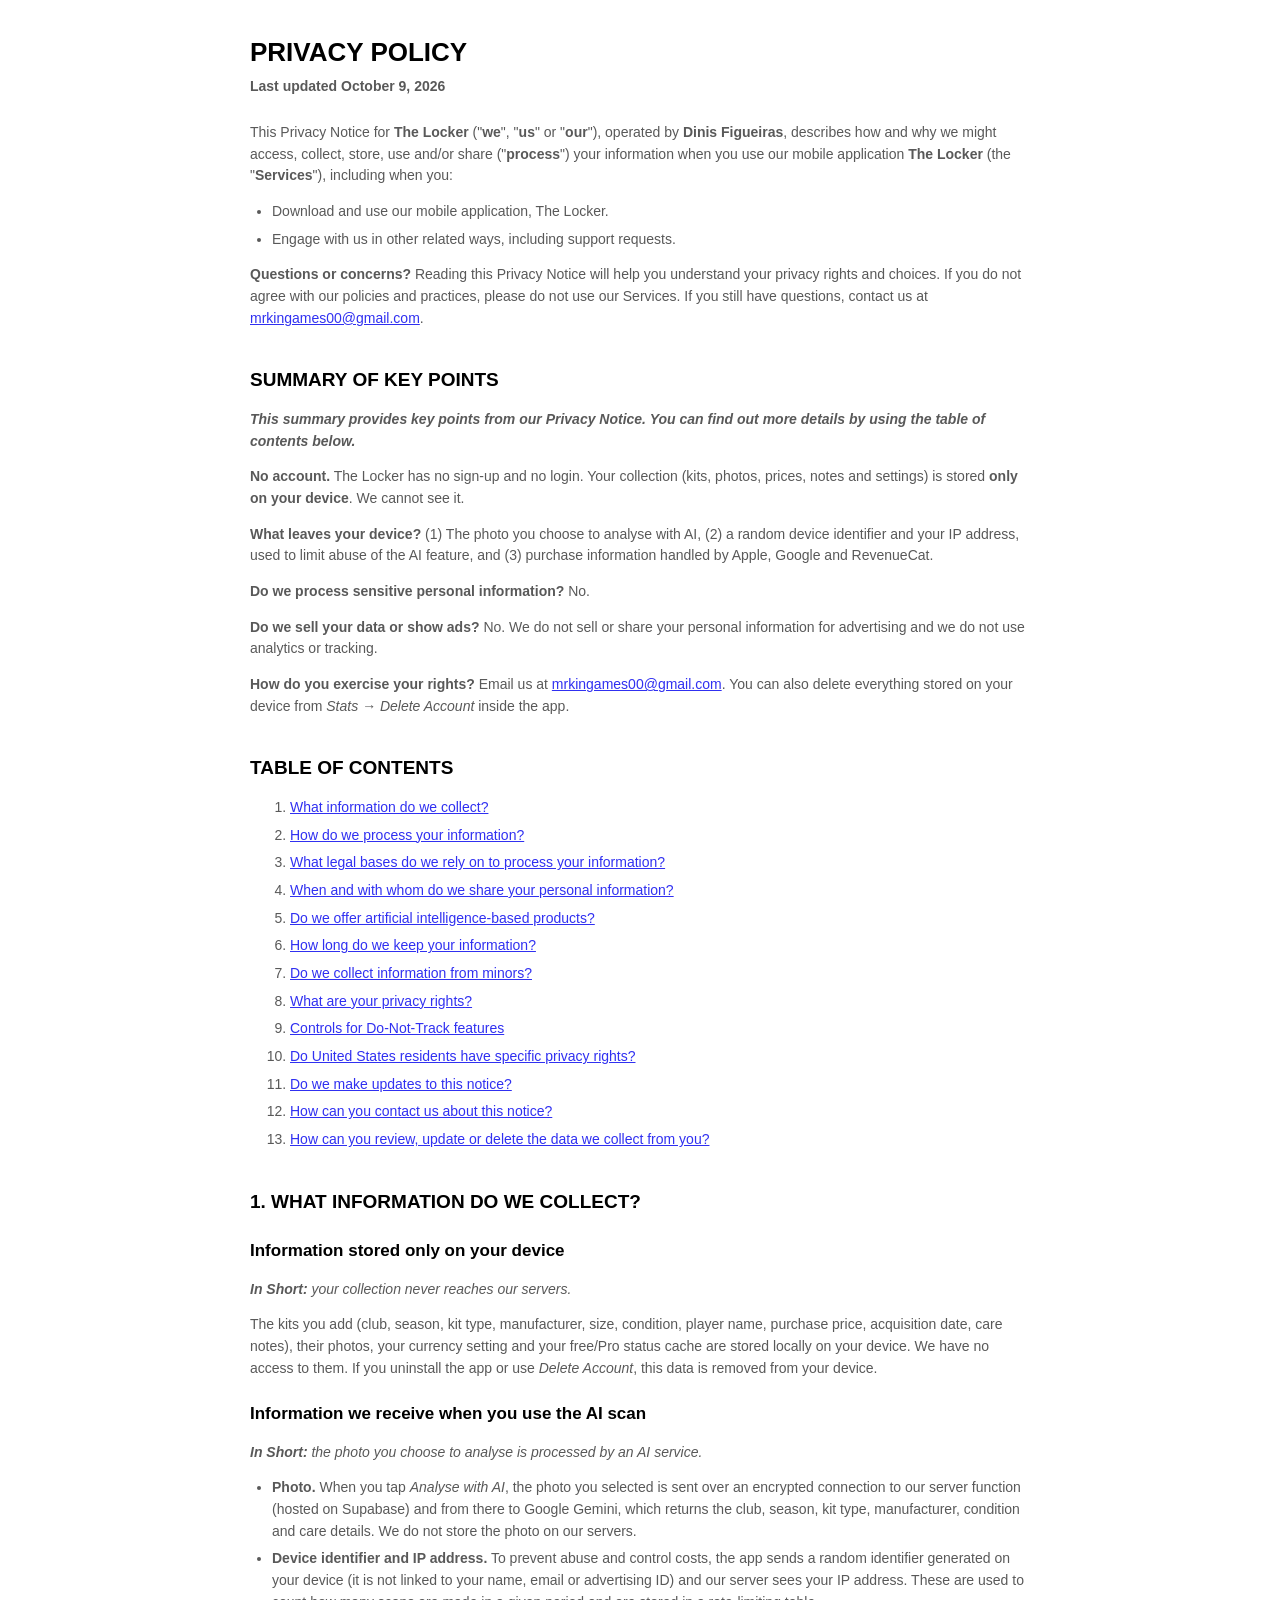
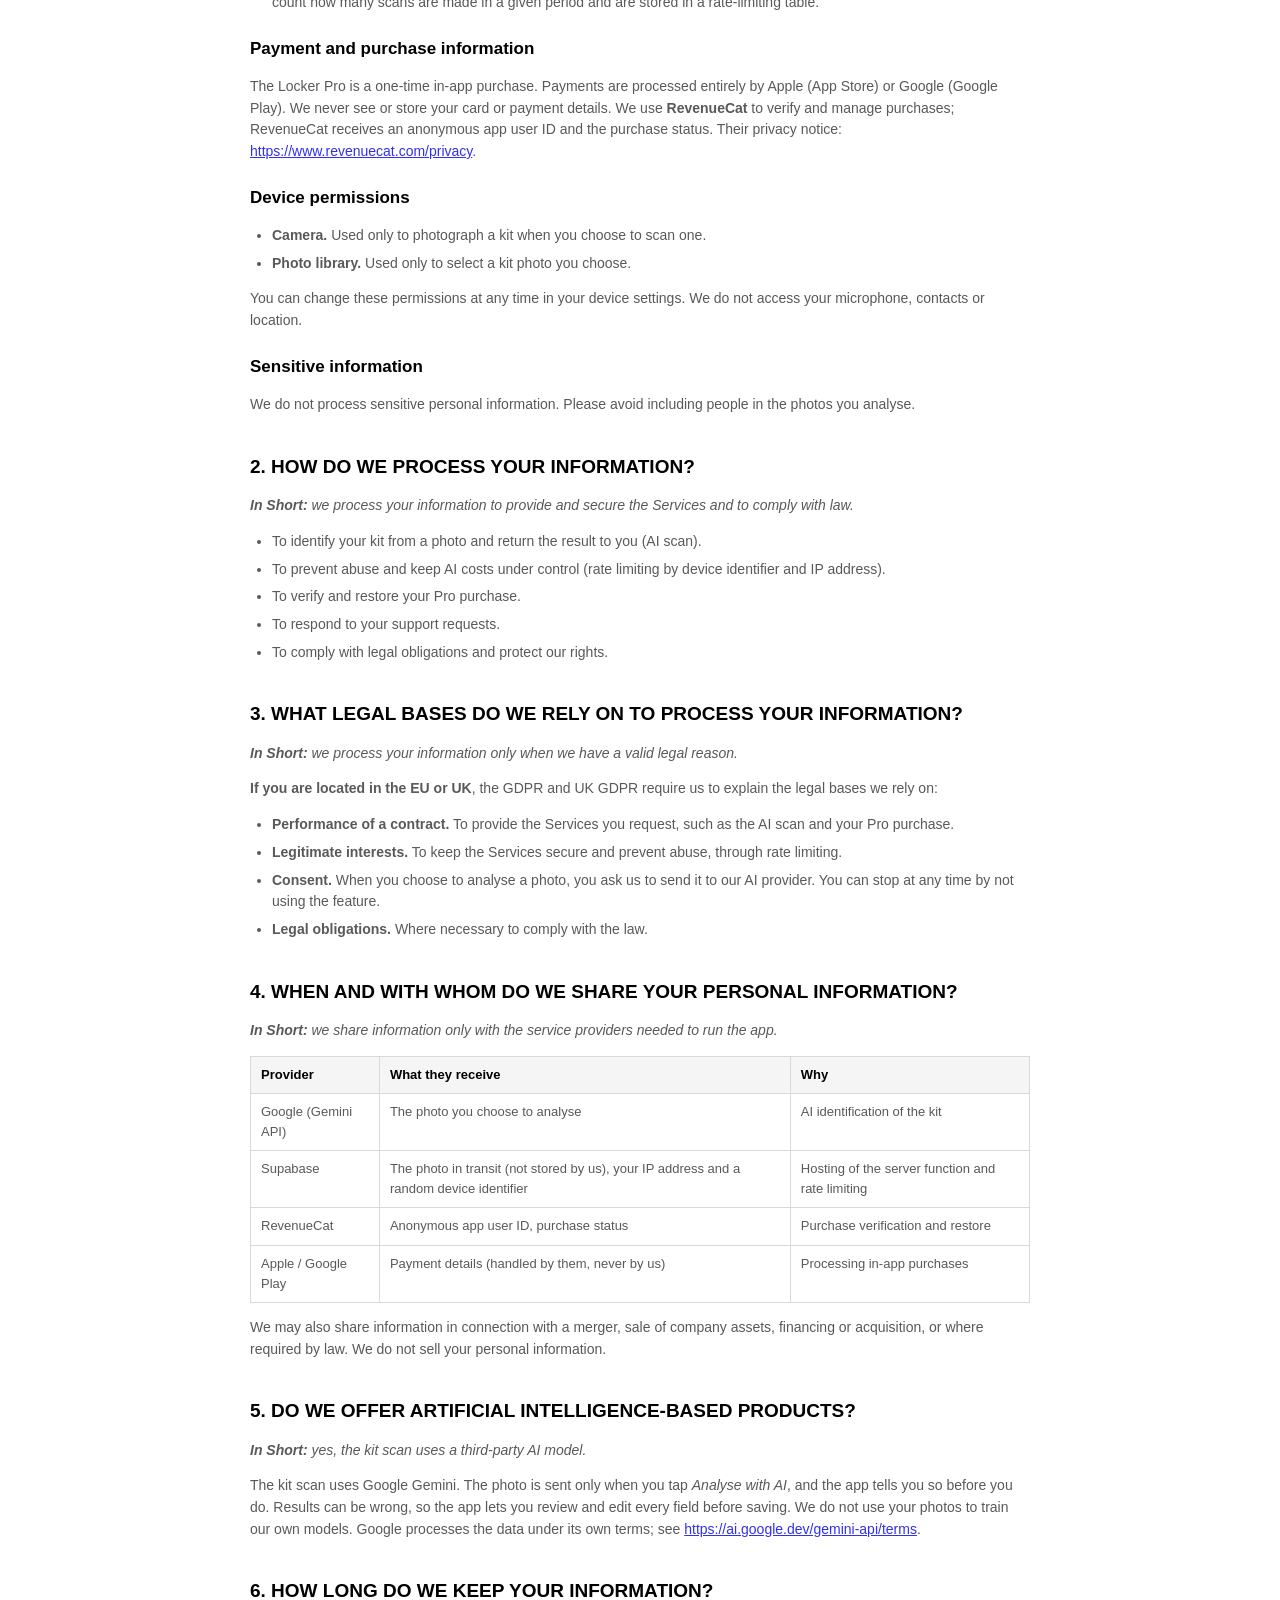
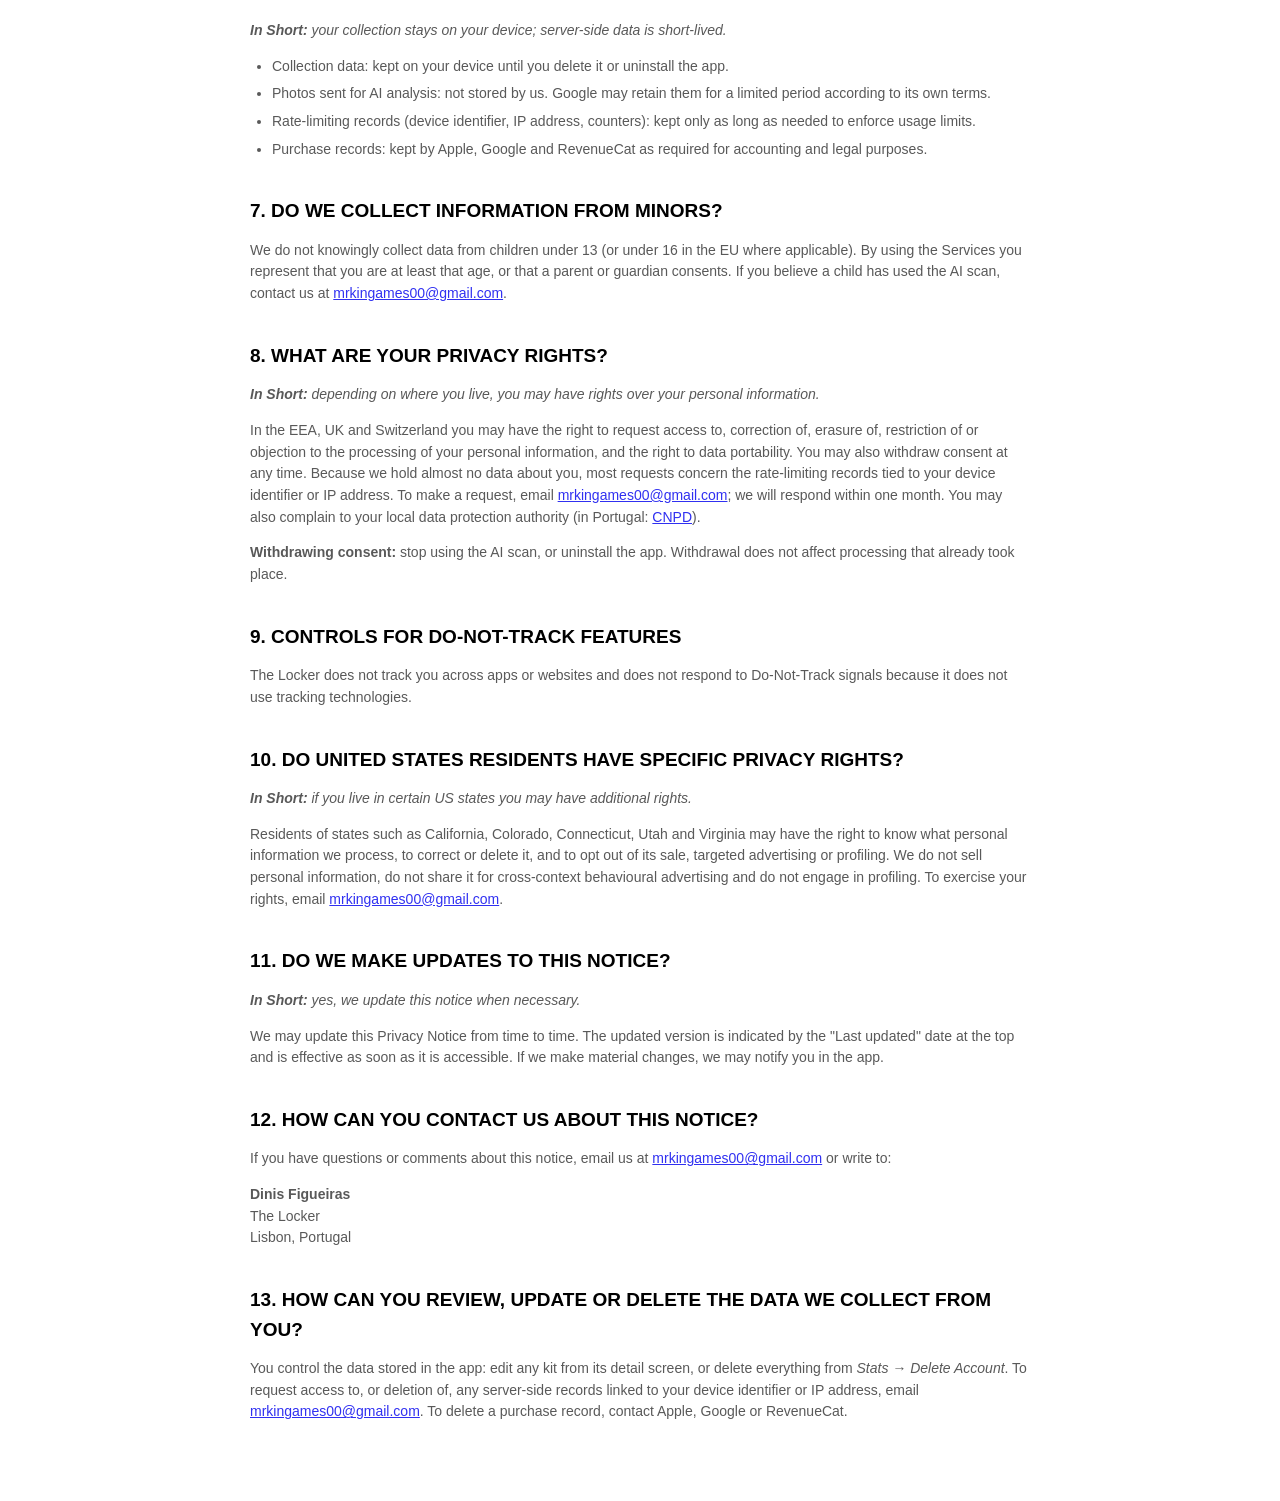
==== privacy.html @ 9cb9ecac "Create privacy policy for The Locker application Added a comprehensive privacy policy for The Locker" ====
<!DOCTYPE html>
<html lang="en">
<head>
<meta charset="utf-8">
<meta name="viewport" content="width=device-width, initial-scale=1">
<title>The Locker — Privacy Policy</title>
<style>
  body { font-family: Arial, Helvetica, sans-serif; color: #595959; font-size: 14px; line-height: 1.55; max-width: 780px; margin: 0 auto; padding: 32px 20px 64px; background: #fff; }
  h1 { font-size: 26px; color: #000; margin: 0 0 4px; }
  h2 { font-size: 19px; color: #000; margin: 36px 0 8px; }
  h3 { font-size: 17px; color: #000; margin: 22px 0 6px; }
  .subtitle { color: #595959; font-size: 14px; font-weight: bold; margin-bottom: 24px; }
  a { color: #3030F1; word-break: break-word; }
  ul { padding-left: 22px; }
  li { margin-bottom: 6px; }
  .short { font-style: italic; }
  table { border-collapse: collapse; width: 100%; margin: 12px 0; }
  th, td { border: 1px solid #d9d9d9; padding: 8px 10px; text-align: left; vertical-align: top; font-size: 13px; }
  th { background: #f5f5f5; color: #000; }
</style>
</head>
<body>

<h1>PRIVACY POLICY</h1>
<div class="subtitle">Last updated October 9, 2026</div>

<p>This Privacy Notice for <strong>The Locker</strong> ("<strong>we</strong>", "<strong>us</strong>" or "<strong>our</strong>"), operated by <strong>Dinis Figueiras</strong>, describes how and why we might access, collect, store, use and/or share ("<strong>process</strong>") your information when you use our mobile application <strong>The Locker</strong> (the "<strong>Services</strong>"), including when you:</p>
<ul>
  <li>Download and use our mobile application, The Locker.</li>
  <li>Engage with us in other related ways, including support requests.</li>
</ul>
<p><strong>Questions or concerns?</strong> Reading this Privacy Notice will help you understand your privacy rights and choices. If you do not agree with our policies and practices, please do not use our Services. If you still have questions, contact us at <a href="mailto:mrkingames00@gmail.com">mrkingames00@gmail.com</a>.</p>

<h2>SUMMARY OF KEY POINTS</h2>
<p><strong><em>This summary provides key points from our Privacy Notice. You can find out more details by using the table of contents below.</em></strong></p>
<p><strong>No account.</strong> The Locker has no sign-up and no login. Your collection (kits, photos, prices, notes and settings) is stored <strong>only on your device</strong>. We cannot see it.</p>
<p><strong>What leaves your device?</strong> (1) The photo you choose to analyse with AI, (2) a random device identifier and your IP address, used to limit abuse of the AI feature, and (3) purchase information handled by Apple, Google and RevenueCat.</p>
<p><strong>Do we process sensitive personal information?</strong> No.</p>
<p><strong>Do we sell your data or show ads?</strong> No. We do not sell or share your personal information for advertising and we do not use analytics or tracking.</p>
<p><strong>How do you exercise your rights?</strong> Email us at <a href="mailto:mrkingames00@gmail.com">mrkingames00@gmail.com</a>. You can also delete everything stored on your device from <em>Stats &rarr; Delete Account</em> inside the app.</p>

<h2 id="toc">TABLE OF CONTENTS</h2>
<ol>
  <li><a href="#infocollect">What information do we collect?</a></li>
  <li><a href="#infouse">How do we process your information?</a></li>
  <li><a href="#legalbases">What legal bases do we rely on to process your information?</a></li>
  <li><a href="#whoshare">When and with whom do we share your personal information?</a></li>
  <li><a href="#ai">Do we offer artificial intelligence-based products?</a></li>
  <li><a href="#inforetain">How long do we keep your information?</a></li>
  <li><a href="#infominors">Do we collect information from minors?</a></li>
  <li><a href="#privacyrights">What are your privacy rights?</a></li>
  <li><a href="#DNT">Controls for Do-Not-Track features</a></li>
  <li><a href="#uslaws">Do United States residents have specific privacy rights?</a></li>
  <li><a href="#policyupdates">Do we make updates to this notice?</a></li>
  <li><a href="#contact">How can you contact us about this notice?</a></li>
  <li><a href="#request">How can you review, update or delete the data we collect from you?</a></li>
</ol>

<h2 id="infocollect">1. WHAT INFORMATION DO WE COLLECT?</h2>
<h3>Information stored only on your device</h3>
<p class="short"><strong>In Short:</strong> your collection never reaches our servers.</p>
<p>The kits you add (club, season, kit type, manufacturer, size, condition, player name, purchase price, acquisition date, care notes), their photos, your currency setting and your free/Pro status cache are stored locally on your device. We have no access to them. If you uninstall the app or use <em>Delete Account</em>, this data is removed from your device.</p>

<h3>Information we receive when you use the AI scan</h3>
<p class="short"><strong>In Short:</strong> the photo you choose to analyse is processed by an AI service.</p>
<ul>
  <li><strong>Photo.</strong> When you tap <em>Analyse with AI</em>, the photo you selected is sent over an encrypted connection to our server function (hosted on Supabase) and from there to Google Gemini, which returns the club, season, kit type, manufacturer, condition and care details. We do not store the photo on our servers.</li>
  <li><strong>Device identifier and IP address.</strong> To prevent abuse and control costs, the app sends a random identifier generated on your device (it is not linked to your name, email or advertising ID) and our server sees your IP address. These are used to count how many scans are made in a given period and are stored in a rate-limiting table.</li>
</ul>

<h3>Payment and purchase information</h3>
<p>The Locker Pro is a one-time in-app purchase. Payments are processed entirely by Apple (App Store) or Google (Google Play). We never see or store your card or payment details. We use <strong>RevenueCat</strong> to verify and manage purchases; RevenueCat receives an anonymous app user ID and the purchase status. Their privacy notice: <a href="https://www.revenuecat.com/privacy" target="_blank" rel="noopener noreferrer">https://www.revenuecat.com/privacy</a>.</p>

<h3>Device permissions</h3>
<ul>
  <li><strong>Camera.</strong> Used only to photograph a kit when you choose to scan one.</li>
  <li><strong>Photo library.</strong> Used only to select a kit photo you choose.</li>
</ul>
<p>You can change these permissions at any time in your device settings. We do not access your microphone, contacts or location.</p>

<h3>Sensitive information</h3>
<p>We do not process sensitive personal information. Please avoid including people in the photos you analyse.</p>

<h2 id="infouse">2. HOW DO WE PROCESS YOUR INFORMATION?</h2>
<p class="short"><strong>In Short:</strong> we process your information to provide and secure the Services and to comply with law.</p>
<ul>
  <li>To identify your kit from a photo and return the result to you (AI scan).</li>
  <li>To prevent abuse and keep AI costs under control (rate limiting by device identifier and IP address).</li>
  <li>To verify and restore your Pro purchase.</li>
  <li>To respond to your support requests.</li>
  <li>To comply with legal obligations and protect our rights.</li>
</ul>

<h2 id="legalbases">3. WHAT LEGAL BASES DO WE RELY ON TO PROCESS YOUR INFORMATION?</h2>
<p class="short"><strong>In Short:</strong> we process your information only when we have a valid legal reason.</p>
<p><strong>If you are located in the EU or UK</strong>, the GDPR and UK GDPR require us to explain the legal bases we rely on:</p>
<ul>
  <li><strong>Performance of a contract.</strong> To provide the Services you request, such as the AI scan and your Pro purchase.</li>
  <li><strong>Legitimate interests.</strong> To keep the Services secure and prevent abuse, through rate limiting.</li>
  <li><strong>Consent.</strong> When you choose to analyse a photo, you ask us to send it to our AI provider. You can stop at any time by not using the feature.</li>
  <li><strong>Legal obligations.</strong> Where necessary to comply with the law.</li>
</ul>

<h2 id="whoshare">4. WHEN AND WITH WHOM DO WE SHARE YOUR PERSONAL INFORMATION?</h2>
<p class="short"><strong>In Short:</strong> we share information only with the service providers needed to run the app.</p>
<table>
  <tr><th>Provider</th><th>What they receive</th><th>Why</th></tr>
  <tr><td>Google (Gemini API)</td><td>The photo you choose to analyse</td><td>AI identification of the kit</td></tr>
  <tr><td>Supabase</td><td>The photo in transit (not stored by us), your IP address and a random device identifier</td><td>Hosting of the server function and rate limiting</td></tr>
  <tr><td>RevenueCat</td><td>Anonymous app user ID, purchase status</td><td>Purchase verification and restore</td></tr>
  <tr><td>Apple / Google Play</td><td>Payment details (handled by them, never by us)</td><td>Processing in-app purchases</td></tr>
</table>
<p>We may also share information in connection with a merger, sale of company assets, financing or acquisition, or where required by law. We do not sell your personal information.</p>

<h2 id="ai">5. DO WE OFFER ARTIFICIAL INTELLIGENCE-BASED PRODUCTS?</h2>
<p class="short"><strong>In Short:</strong> yes, the kit scan uses a third-party AI model.</p>
<p>The kit scan uses Google Gemini. The photo is sent only when you tap <em>Analyse with AI</em>, and the app tells you so before you do. Results can be wrong, so the app lets you review and edit every field before saving. We do not use your photos to train our own models. Google processes the data under its own terms; see <a href="https://ai.google.dev/gemini-api/terms" target="_blank" rel="noopener noreferrer">https://ai.google.dev/gemini-api/terms</a>.</p>

<h2 id="inforetain">6. HOW LONG DO WE KEEP YOUR INFORMATION?</h2>
<p class="short"><strong>In Short:</strong> your collection stays on your device; server-side data is short-lived.</p>
<ul>
  <li>Collection data: kept on your device until you delete it or uninstall the app.</li>
  <li>Photos sent for AI analysis: not stored by us. Google may retain them for a limited period according to its own terms.</li>
  <li>Rate-limiting records (device identifier, IP address, counters): kept only as long as needed to enforce usage limits.</li>
  <li>Purchase records: kept by Apple, Google and RevenueCat as required for accounting and legal purposes.</li>
</ul>

<h2 id="infominors">7. DO WE COLLECT INFORMATION FROM MINORS?</h2>
<p>We do not knowingly collect data from children under 13 (or under 16 in the EU where applicable). By using the Services you represent that you are at least that age, or that a parent or guardian consents. If you believe a child has used the AI scan, contact us at <a href="mailto:mrkingames00@gmail.com">mrkingames00@gmail.com</a>.</p>

<h2 id="privacyrights">8. WHAT ARE YOUR PRIVACY RIGHTS?</h2>
<p class="short"><strong>In Short:</strong> depending on where you live, you may have rights over your personal information.</p>
<p>In the EEA, UK and Switzerland you may have the right to request access to, correction of, erasure of, restriction of or objection to the processing of your personal information, and the right to data portability. You may also withdraw consent at any time. Because we hold almost no data about you, most requests concern the rate-limiting records tied to your device identifier or IP address. To make a request, email <a href="mailto:mrkingames00@gmail.com">mrkingames00@gmail.com</a>; we will respond within one month. You may also complain to your local data protection authority (in Portugal: <a href="https://www.cnpd.pt" target="_blank" rel="noopener noreferrer">CNPD</a>).</p>
<p><strong>Withdrawing consent:</strong> stop using the AI scan, or uninstall the app. Withdrawal does not affect processing that already took place.</p>

<h2 id="DNT">9. CONTROLS FOR DO-NOT-TRACK FEATURES</h2>
<p>The Locker does not track you across apps or websites and does not respond to Do-Not-Track signals because it does not use tracking technologies.</p>

<h2 id="uslaws">10. DO UNITED STATES RESIDENTS HAVE SPECIFIC PRIVACY RIGHTS?</h2>
<p class="short"><strong>In Short:</strong> if you live in certain US states you may have additional rights.</p>
<p>Residents of states such as California, Colorado, Connecticut, Utah and Virginia may have the right to know what personal information we process, to correct or delete it, and to opt out of its sale, targeted advertising or profiling. We do not sell personal information, do not share it for cross-context behavioural advertising and do not engage in profiling. To exercise your rights, email <a href="mailto:mrkingames00@gmail.com">mrkingames00@gmail.com</a>.</p>

<h2 id="policyupdates">11. DO WE MAKE UPDATES TO THIS NOTICE?</h2>
<p class="short"><strong>In Short:</strong> yes, we update this notice when necessary.</p>
<p>We may update this Privacy Notice from time to time. The updated version is indicated by the "Last updated" date at the top and is effective as soon as it is accessible. If we make material changes, we may notify you in the app.</p>

<h2 id="contact">12. HOW CAN YOU CONTACT US ABOUT THIS NOTICE?</h2>
<p>If you have questions or comments about this notice, email us at <a href="mailto:mrkingames00@gmail.com">mrkingames00@gmail.com</a> or write to:</p>
<p><strong>Dinis Figueiras</strong><br>The Locker<br>Lisbon, Portugal</p>

<h2 id="request">13. HOW CAN YOU REVIEW, UPDATE OR DELETE THE DATA WE COLLECT FROM YOU?</h2>
<p>You control the data stored in the app: edit any kit from its detail screen, or delete everything from <em>Stats &rarr; Delete Account</em>. To request access to, or deletion of, any server-side records linked to your device identifier or IP address, email <a href="mailto:mrkingames00@gmail.com">mrkingames00@gmail.com</a>. To delete a purchase record, contact Apple, Google or RevenueCat.</p>

</body>
</html>
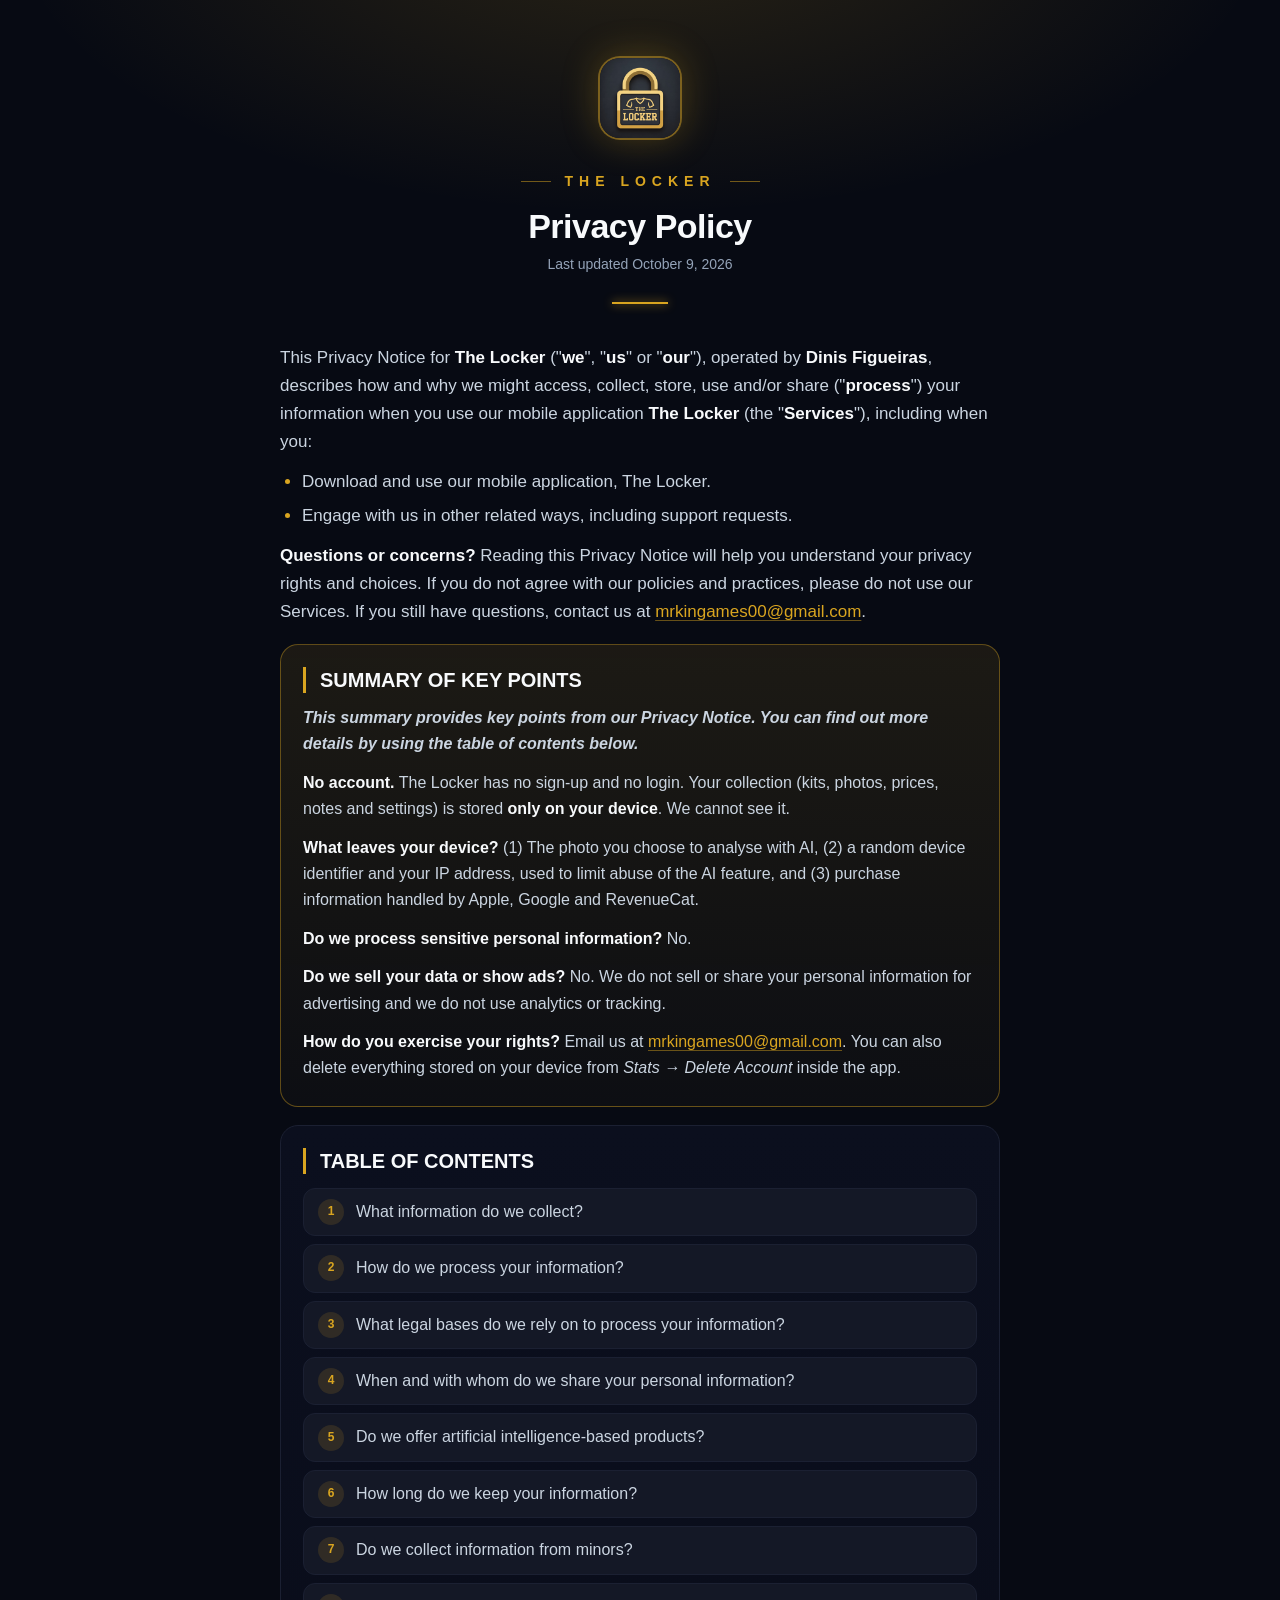
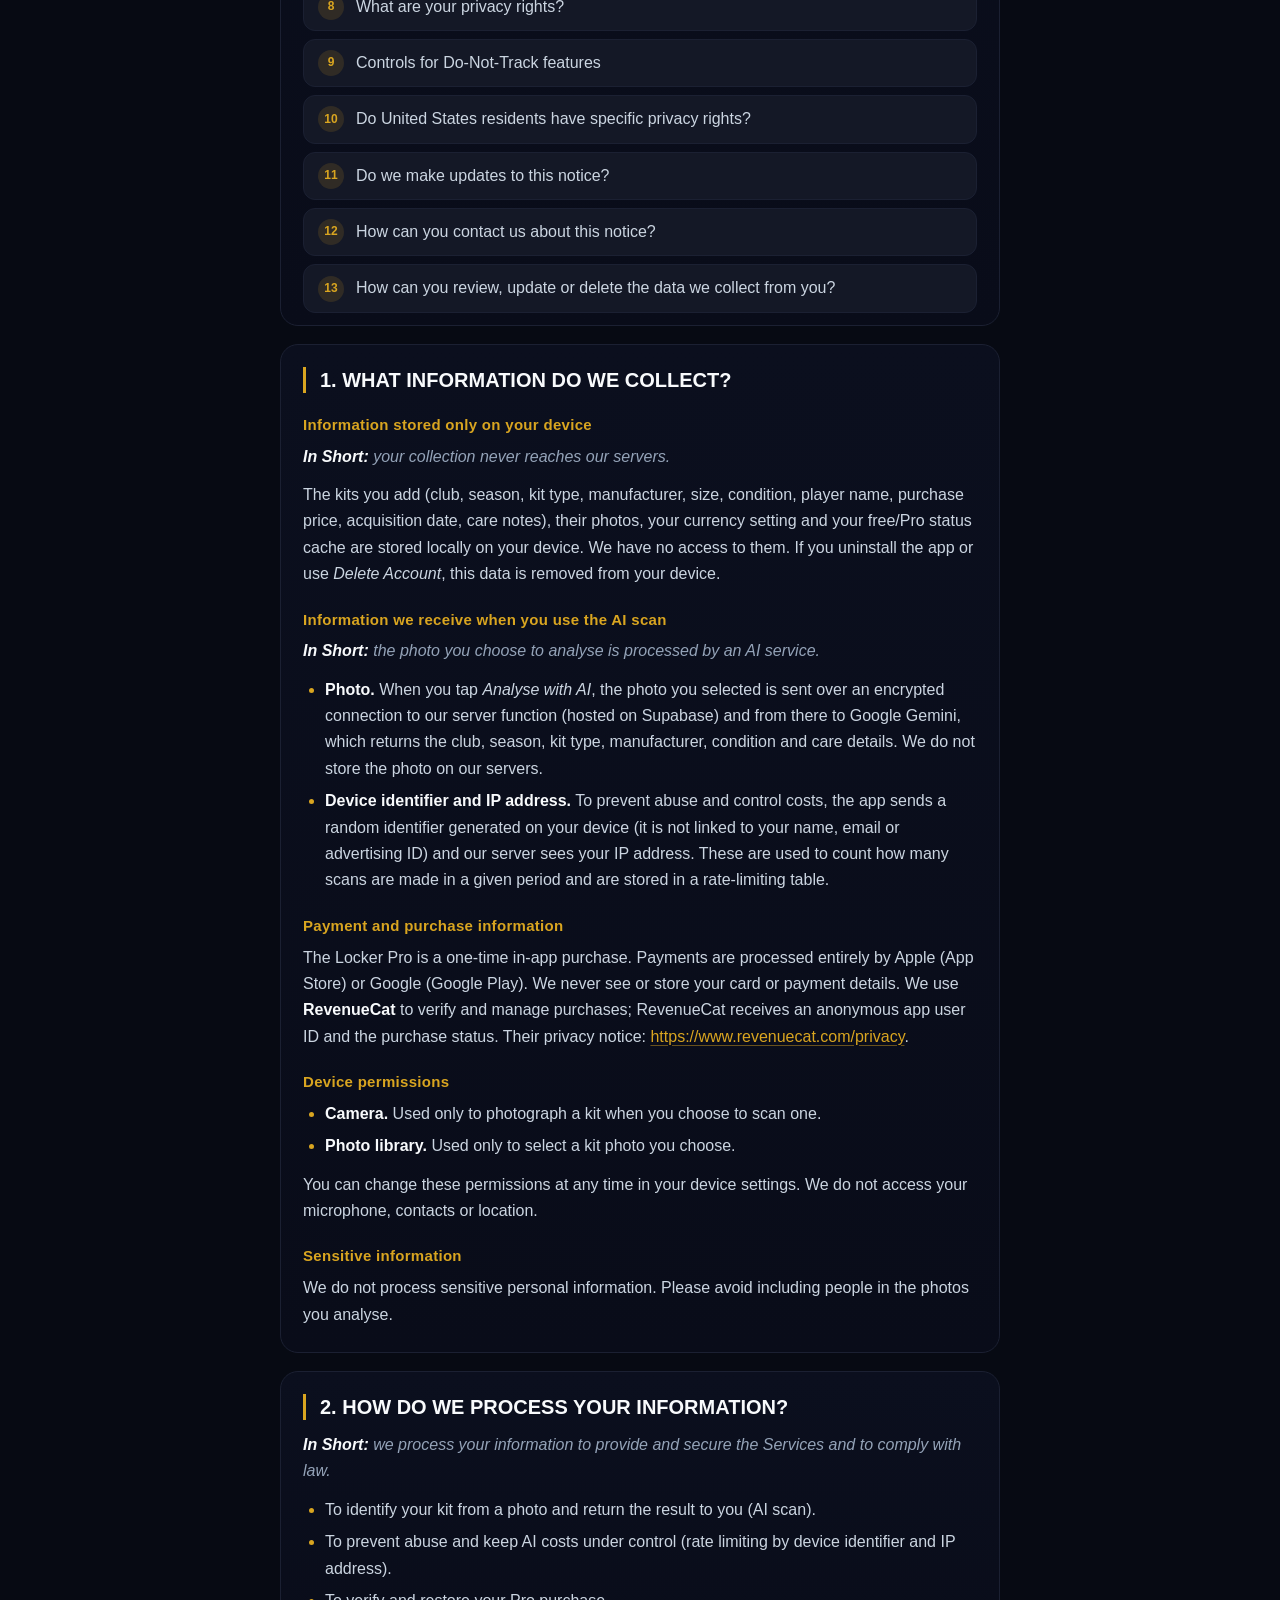
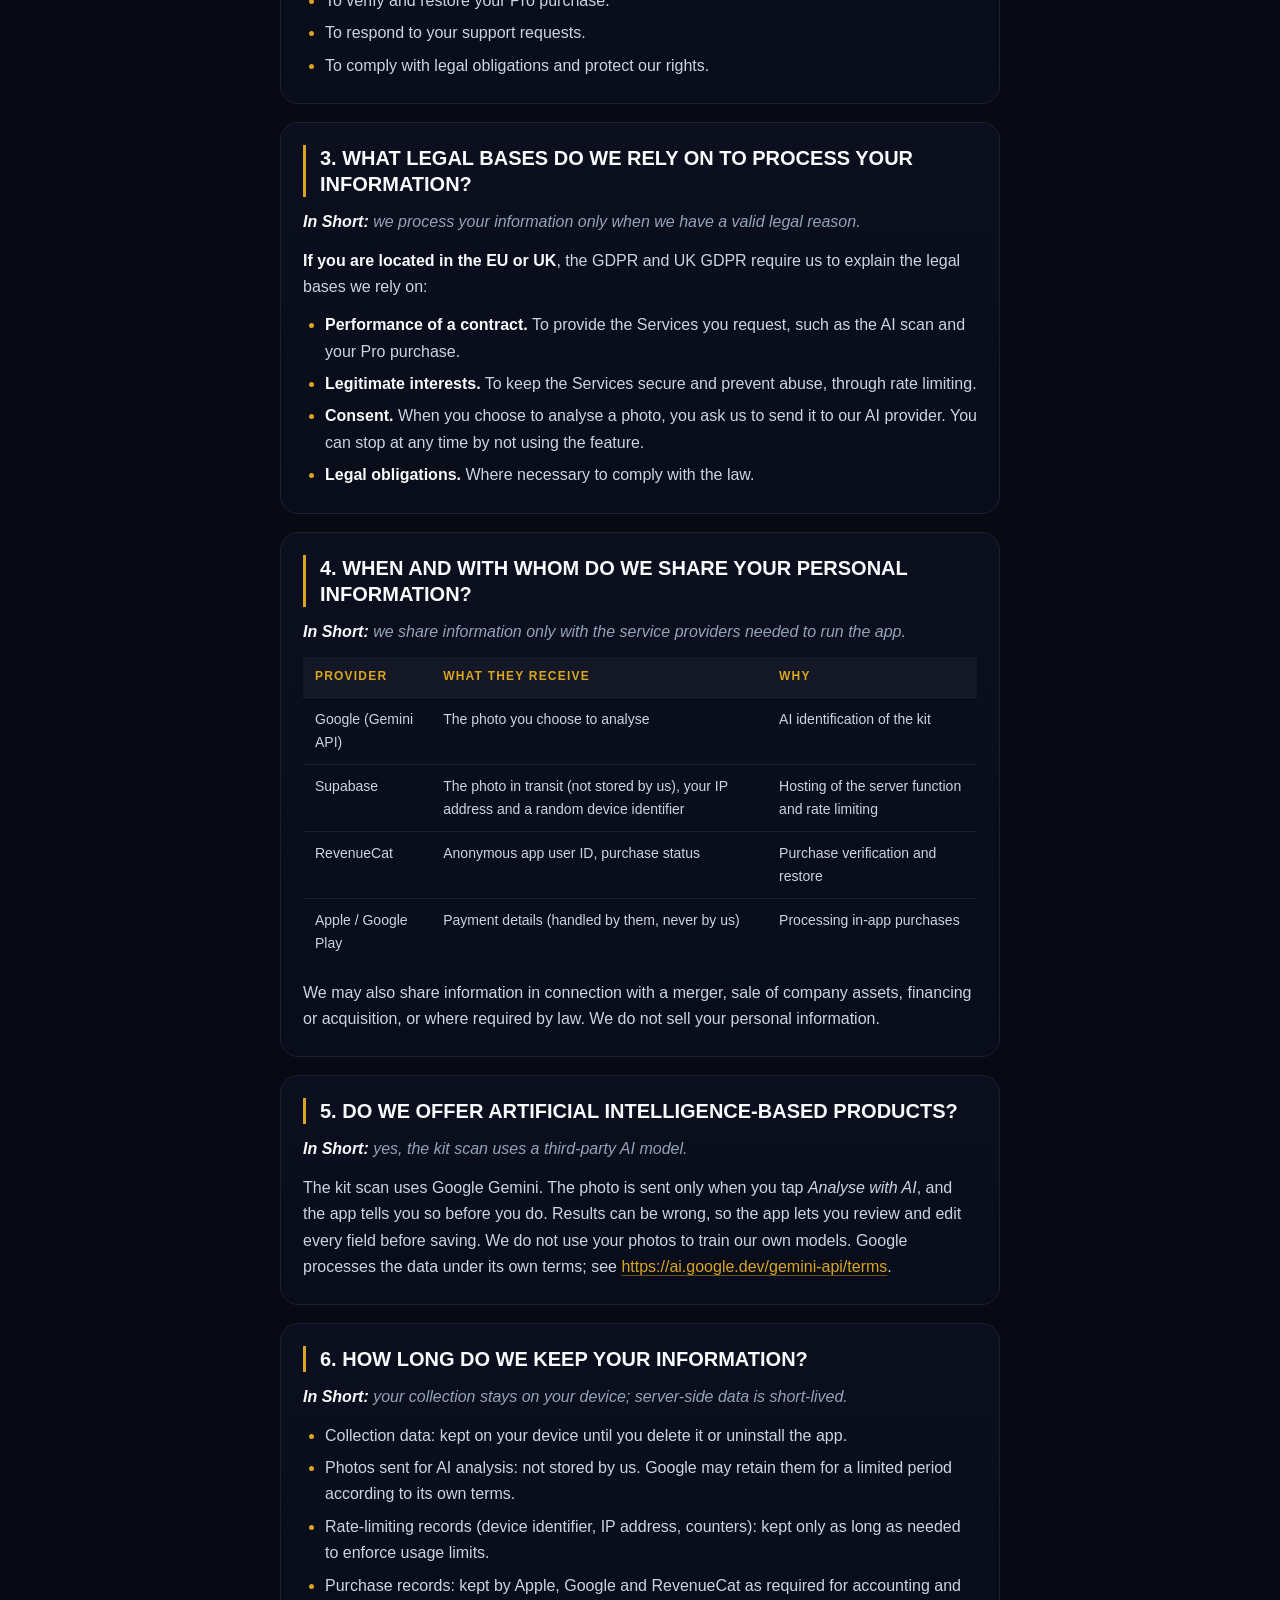
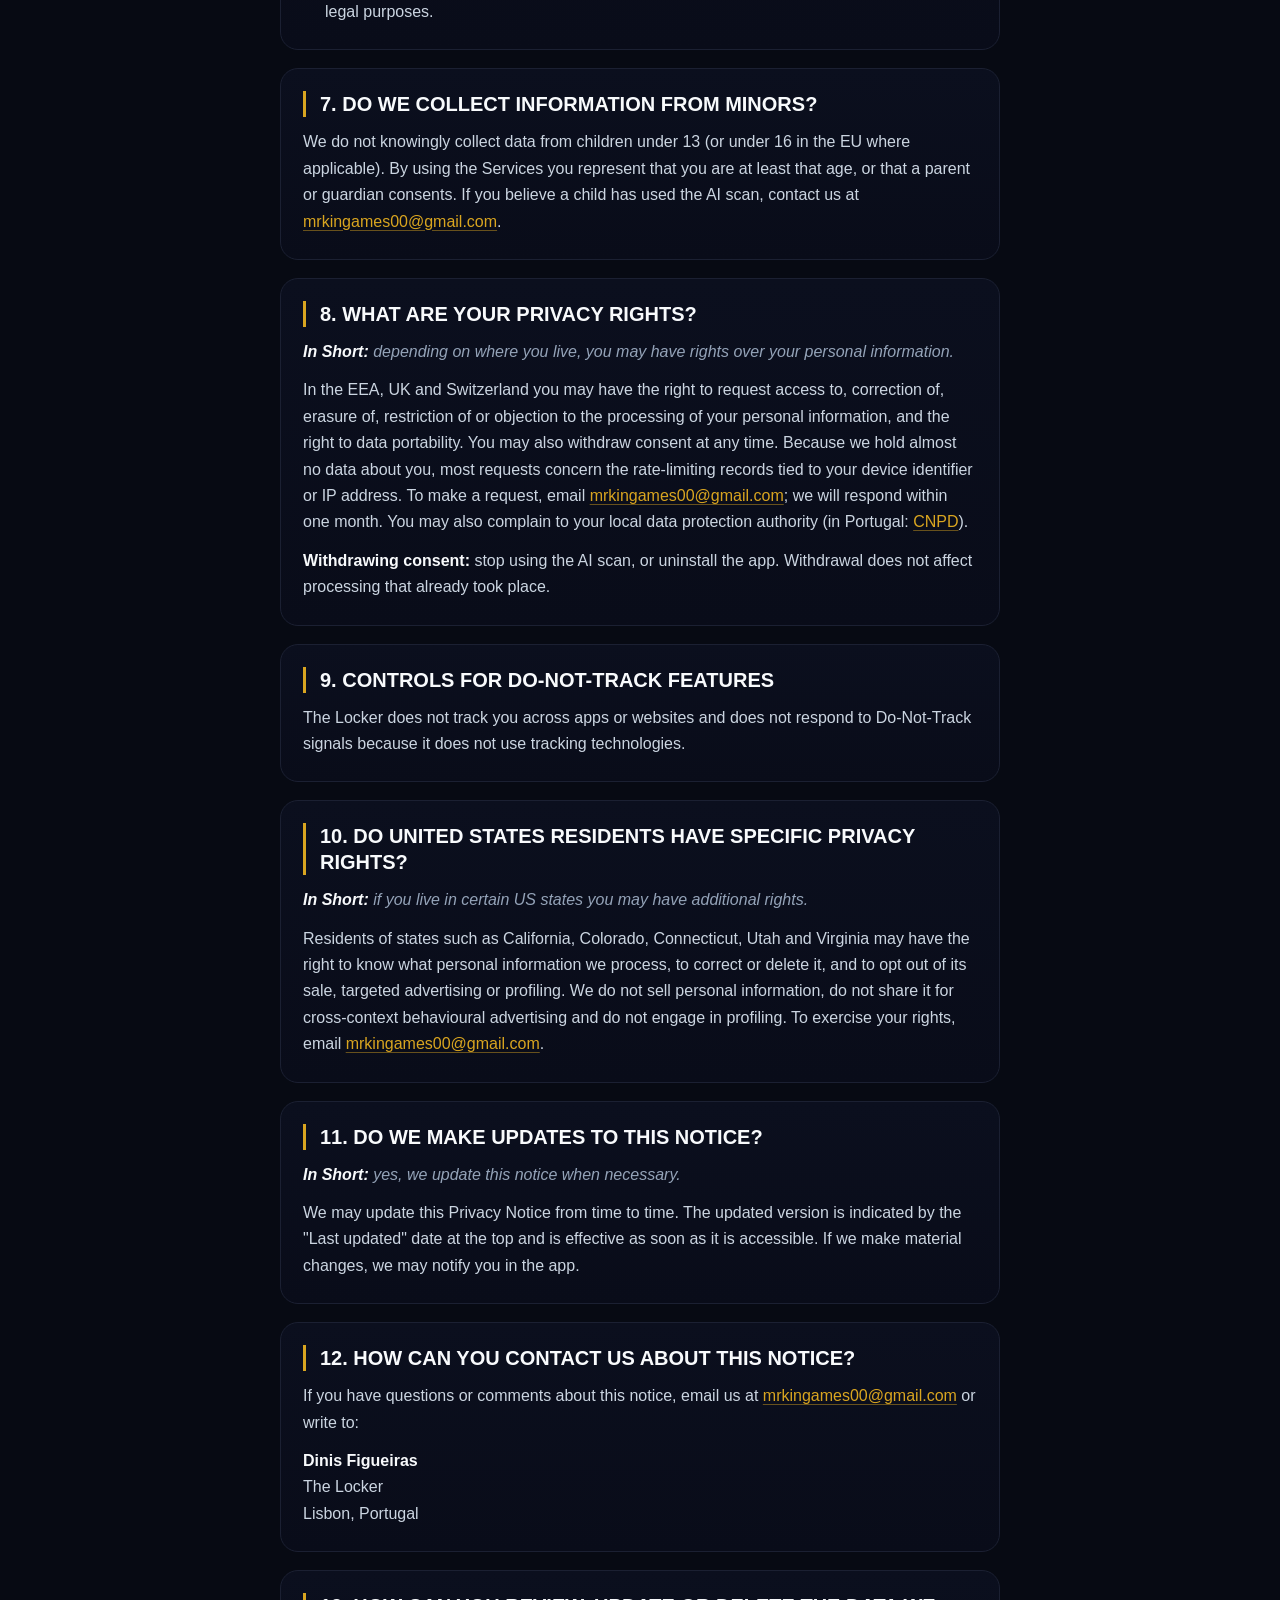
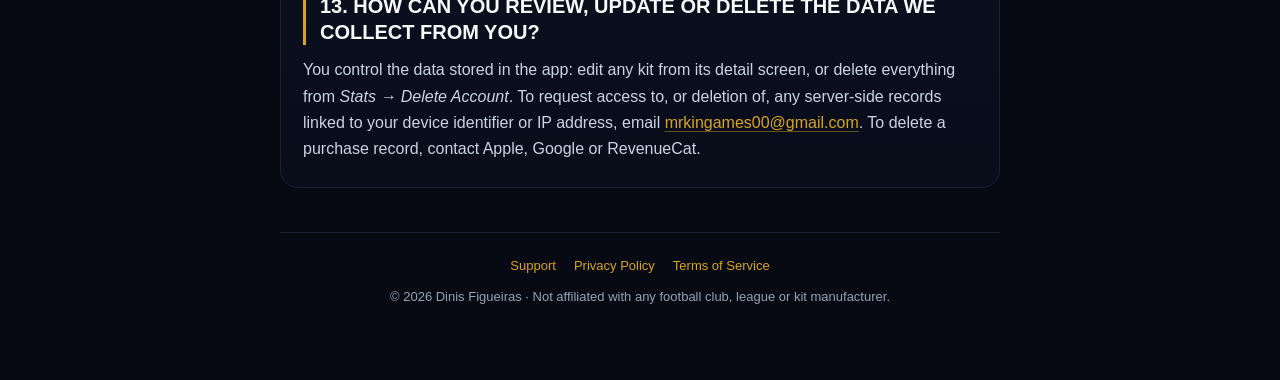
==== commit 25327b91: "Polish legal pages: shared dark gold theme, cards, FAQ, logo" ====
--- a/privacy.html
+++ b/privacy.html
@@ -3,43 +3,38 @@
 <head>
 <meta charset="utf-8">
 <meta name="viewport" content="width=device-width, initial-scale=1">
+<meta name="theme-color" content="#070A13">
 <title>The Locker — Privacy Policy</title>
-<style>
-  body { font-family: Arial, Helvetica, sans-serif; color: #595959; font-size: 14px; line-height: 1.55; max-width: 780px; margin: 0 auto; padding: 32px 20px 64px; background: #fff; }
-  h1 { font-size: 26px; color: #000; margin: 0 0 4px; }
-  h2 { font-size: 19px; color: #000; margin: 36px 0 8px; }
-  h3 { font-size: 17px; color: #000; margin: 22px 0 6px; }
-  .subtitle { color: #595959; font-size: 14px; font-weight: bold; margin-bottom: 24px; }
-  a { color: #3030F1; word-break: break-word; }
-  ul { padding-left: 22px; }
-  li { margin-bottom: 6px; }
-  .short { font-style: italic; }
-  table { border-collapse: collapse; width: 100%; margin: 12px 0; }
-  th, td { border: 1px solid #d9d9d9; padding: 8px 10px; text-align: left; vertical-align: top; font-size: 13px; }
-  th { background: #f5f5f5; color: #000; }
-</style>
+<link rel="icon" href="icon.png">
+<link rel="stylesheet" href="style.css">
 </head>
 <body>
+<div class="wrap">
 
-<h1>PRIVACY POLICY</h1>
-<div class="subtitle">Last updated October 9, 2026</div>
+<header class="site-header">
+  <a href="./"><img class="logo" src="icon.png" alt="The Locker" width="84" height="84"></a>
+  <div class="lockup"><span>THE LOCKER</span></div>
+  <h1>Privacy Policy</h1>
+  <p class="subtitle">Last updated October 9, 2026</p>
+  <div class="rule"></div>
+</header>
 
-<p>This Privacy Notice for <strong>The Locker</strong> ("<strong>we</strong>", "<strong>us</strong>" or "<strong>our</strong>"), operated by <strong>Dinis Figueiras</strong>, describes how and why we might access, collect, store, use and/or share ("<strong>process</strong>") your information when you use our mobile application <strong>The Locker</strong> (the "<strong>Services</strong>"), including when you:</p>
+<div class="lead"><p>This Privacy Notice for <strong>The Locker</strong> ("<strong>we</strong>", "<strong>us</strong>" or "<strong>our</strong>"), operated by <strong>Dinis Figueiras</strong>, describes how and why we might access, collect, store, use and/or share ("<strong>process</strong>") your information when you use our mobile application <strong>The Locker</strong> (the "<strong>Services</strong>"), including when you:</p>
 <ul>
   <li>Download and use our mobile application, The Locker.</li>
   <li>Engage with us in other related ways, including support requests.</li>
 </ul>
-<p><strong>Questions or concerns?</strong> Reading this Privacy Notice will help you understand your privacy rights and choices. If you do not agree with our policies and practices, please do not use our Services. If you still have questions, contact us at <a href="mailto:mrkingames00@gmail.com">mrkingames00@gmail.com</a>.</p>
+<p><strong>Questions or concerns?</strong> Reading this Privacy Notice will help you understand your privacy rights and choices. If you do not agree with our policies and practices, please do not use our Services. If you still have questions, contact us at <a href="mailto:mrkingames00@gmail.com">mrkingames00@gmail.com</a>.</p></div>
 
-<h2>SUMMARY OF KEY POINTS</h2>
+<section class="summary"><h2>SUMMARY OF KEY POINTS</h2>
 <p><strong><em>This summary provides key points from our Privacy Notice. You can find out more details by using the table of contents below.</em></strong></p>
 <p><strong>No account.</strong> The Locker has no sign-up and no login. Your collection (kits, photos, prices, notes and settings) is stored <strong>only on your device</strong>. We cannot see it.</p>
 <p><strong>What leaves your device?</strong> (1) The photo you choose to analyse with AI, (2) a random device identifier and your IP address, used to limit abuse of the AI feature, and (3) purchase information handled by Apple, Google and RevenueCat.</p>
 <p><strong>Do we process sensitive personal information?</strong> No.</p>
 <p><strong>Do we sell your data or show ads?</strong> No. We do not sell or share your personal information for advertising and we do not use analytics or tracking.</p>
-<p><strong>How do you exercise your rights?</strong> Email us at <a href="mailto:mrkingames00@gmail.com">mrkingames00@gmail.com</a>. You can also delete everything stored on your device from <em>Stats &rarr; Delete Account</em> inside the app.</p>
+<p><strong>How do you exercise your rights?</strong> Email us at <a href="mailto:mrkingames00@gmail.com">mrkingames00@gmail.com</a>. You can also delete everything stored on your device from <em>Stats &rarr; Delete Account</em> inside the app.</p></section>
 
-<h2 id="toc">TABLE OF CONTENTS</h2>
+<section><h2 id="toc">TABLE OF CONTENTS</h2>
 <ol>
   <li><a href="#infocollect">What information do we collect?</a></li>
   <li><a href="#infouse">How do we process your information?</a></li>
@@ -54,9 +49,9 @@
   <li><a href="#policyupdates">Do we make updates to this notice?</a></li>
   <li><a href="#contact">How can you contact us about this notice?</a></li>
   <li><a href="#request">How can you review, update or delete the data we collect from you?</a></li>
-</ol>
+</ol></section>
 
-<h2 id="infocollect">1. WHAT INFORMATION DO WE COLLECT?</h2>
+<section><h2 id="infocollect">1. WHAT INFORMATION DO WE COLLECT?</h2>
 <h3>Information stored only on your device</h3>
 <p class="short"><strong>In Short:</strong> your collection never reaches our servers.</p>
 <p>The kits you add (club, season, kit type, manufacturer, size, condition, player name, purchase price, acquisition date, care notes), their photos, your currency setting and your free/Pro status cache are stored locally on your device. We have no access to them. If you uninstall the app or use <em>Delete Account</em>, this data is removed from your device.</p>
@@ -79,9 +74,9 @@
 <p>You can change these permissions at any time in your device settings. We do not access your microphone, contacts or location.</p>
 
 <h3>Sensitive information</h3>
-<p>We do not process sensitive personal information. Please avoid including people in the photos you analyse.</p>
+<p>We do not process sensitive personal information. Please avoid including people in the photos you analyse.</p></section>
 
-<h2 id="infouse">2. HOW DO WE PROCESS YOUR INFORMATION?</h2>
+<section><h2 id="infouse">2. HOW DO WE PROCESS YOUR INFORMATION?</h2>
 <p class="short"><strong>In Short:</strong> we process your information to provide and secure the Services and to comply with law.</p>
 <ul>
   <li>To identify your kit from a photo and return the result to you (AI scan).</li>
@@ -89,9 +84,9 @@
   <li>To verify and restore your Pro purchase.</li>
   <li>To respond to your support requests.</li>
   <li>To comply with legal obligations and protect our rights.</li>
-</ul>
+</ul></section>
 
-<h2 id="legalbases">3. WHAT LEGAL BASES DO WE RELY ON TO PROCESS YOUR INFORMATION?</h2>
+<section><h2 id="legalbases">3. WHAT LEGAL BASES DO WE RELY ON TO PROCESS YOUR INFORMATION?</h2>
 <p class="short"><strong>In Short:</strong> we process your information only when we have a valid legal reason.</p>
 <p><strong>If you are located in the EU or UK</strong>, the GDPR and UK GDPR require us to explain the legal bases we rely on:</p>
 <ul>
@@ -99,57 +94,66 @@
   <li><strong>Legitimate interests.</strong> To keep the Services secure and prevent abuse, through rate limiting.</li>
   <li><strong>Consent.</strong> When you choose to analyse a photo, you ask us to send it to our AI provider. You can stop at any time by not using the feature.</li>
   <li><strong>Legal obligations.</strong> Where necessary to comply with the law.</li>
-</ul>
+</ul></section>
 
-<h2 id="whoshare">4. WHEN AND WITH WHOM DO WE SHARE YOUR PERSONAL INFORMATION?</h2>
+<section><h2 id="whoshare">4. WHEN AND WITH WHOM DO WE SHARE YOUR PERSONAL INFORMATION?</h2>
 <p class="short"><strong>In Short:</strong> we share information only with the service providers needed to run the app.</p>
-<table>
+<div class="table-scroll"><table>
   <tr><th>Provider</th><th>What they receive</th><th>Why</th></tr>
   <tr><td>Google (Gemini API)</td><td>The photo you choose to analyse</td><td>AI identification of the kit</td></tr>
   <tr><td>Supabase</td><td>The photo in transit (not stored by us), your IP address and a random device identifier</td><td>Hosting of the server function and rate limiting</td></tr>
   <tr><td>RevenueCat</td><td>Anonymous app user ID, purchase status</td><td>Purchase verification and restore</td></tr>
   <tr><td>Apple / Google Play</td><td>Payment details (handled by them, never by us)</td><td>Processing in-app purchases</td></tr>
-</table>
-<p>We may also share information in connection with a merger, sale of company assets, financing or acquisition, or where required by law. We do not sell your personal information.</p>
+</table></div>
+<p>We may also share information in connection with a merger, sale of company assets, financing or acquisition, or where required by law. We do not sell your personal information.</p></section>
 
-<h2 id="ai">5. DO WE OFFER ARTIFICIAL INTELLIGENCE-BASED PRODUCTS?</h2>
+<section><h2 id="ai">5. DO WE OFFER ARTIFICIAL INTELLIGENCE-BASED PRODUCTS?</h2>
 <p class="short"><strong>In Short:</strong> yes, the kit scan uses a third-party AI model.</p>
-<p>The kit scan uses Google Gemini. The photo is sent only when you tap <em>Analyse with AI</em>, and the app tells you so before you do. Results can be wrong, so the app lets you review and edit every field before saving. We do not use your photos to train our own models. Google processes the data under its own terms; see <a href="https://ai.google.dev/gemini-api/terms" target="_blank" rel="noopener noreferrer">https://ai.google.dev/gemini-api/terms</a>.</p>
+<p>The kit scan uses Google Gemini. The photo is sent only when you tap <em>Analyse with AI</em>, and the app tells you so before you do. Results can be wrong, so the app lets you review and edit every field before saving. We do not use your photos to train our own models. Google processes the data under its own terms; see <a href="https://ai.google.dev/gemini-api/terms" target="_blank" rel="noopener noreferrer">https://ai.google.dev/gemini-api/terms</a>.</p></section>
 
-<h2 id="inforetain">6. HOW LONG DO WE KEEP YOUR INFORMATION?</h2>
+<section><h2 id="inforetain">6. HOW LONG DO WE KEEP YOUR INFORMATION?</h2>
 <p class="short"><strong>In Short:</strong> your collection stays on your device; server-side data is short-lived.</p>
 <ul>
   <li>Collection data: kept on your device until you delete it or uninstall the app.</li>
   <li>Photos sent for AI analysis: not stored by us. Google may retain them for a limited period according to its own terms.</li>
   <li>Rate-limiting records (device identifier, IP address, counters): kept only as long as needed to enforce usage limits.</li>
   <li>Purchase records: kept by Apple, Google and RevenueCat as required for accounting and legal purposes.</li>
-</ul>
+</ul></section>
 
-<h2 id="infominors">7. DO WE COLLECT INFORMATION FROM MINORS?</h2>
-<p>We do not knowingly collect data from children under 13 (or under 16 in the EU where applicable). By using the Services you represent that you are at least that age, or that a parent or guardian consents. If you believe a child has used the AI scan, contact us at <a href="mailto:mrkingames00@gmail.com">mrkingames00@gmail.com</a>.</p>
+<section><h2 id="infominors">7. DO WE COLLECT INFORMATION FROM MINORS?</h2>
+<p>We do not knowingly collect data from children under 13 (or under 16 in the EU where applicable). By using the Services you represent that you are at least that age, or that a parent or guardian consents. If you believe a child has used the AI scan, contact us at <a href="mailto:mrkingames00@gmail.com">mrkingames00@gmail.com</a>.</p></section>
 
-<h2 id="privacyrights">8. WHAT ARE YOUR PRIVACY RIGHTS?</h2>
+<section><h2 id="privacyrights">8. WHAT ARE YOUR PRIVACY RIGHTS?</h2>
 <p class="short"><strong>In Short:</strong> depending on where you live, you may have rights over your personal information.</p>
 <p>In the EEA, UK and Switzerland you may have the right to request access to, correction of, erasure of, restriction of or objection to the processing of your personal information, and the right to data portability. You may also withdraw consent at any time. Because we hold almost no data about you, most requests concern the rate-limiting records tied to your device identifier or IP address. To make a request, email <a href="mailto:mrkingames00@gmail.com">mrkingames00@gmail.com</a>; we will respond within one month. You may also complain to your local data protection authority (in Portugal: <a href="https://www.cnpd.pt" target="_blank" rel="noopener noreferrer">CNPD</a>).</p>
-<p><strong>Withdrawing consent:</strong> stop using the AI scan, or uninstall the app. Withdrawal does not affect processing that already took place.</p>
+<p><strong>Withdrawing consent:</strong> stop using the AI scan, or uninstall the app. Withdrawal does not affect processing that already took place.</p></section>
 
-<h2 id="DNT">9. CONTROLS FOR DO-NOT-TRACK FEATURES</h2>
-<p>The Locker does not track you across apps or websites and does not respond to Do-Not-Track signals because it does not use tracking technologies.</p>
+<section><h2 id="DNT">9. CONTROLS FOR DO-NOT-TRACK FEATURES</h2>
+<p>The Locker does not track you across apps or websites and does not respond to Do-Not-Track signals because it does not use tracking technologies.</p></section>
 
-<h2 id="uslaws">10. DO UNITED STATES RESIDENTS HAVE SPECIFIC PRIVACY RIGHTS?</h2>
+<section><h2 id="uslaws">10. DO UNITED STATES RESIDENTS HAVE SPECIFIC PRIVACY RIGHTS?</h2>
 <p class="short"><strong>In Short:</strong> if you live in certain US states you may have additional rights.</p>
-<p>Residents of states such as California, Colorado, Connecticut, Utah and Virginia may have the right to know what personal information we process, to correct or delete it, and to opt out of its sale, targeted advertising or profiling. We do not sell personal information, do not share it for cross-context behavioural advertising and do not engage in profiling. To exercise your rights, email <a href="mailto:mrkingames00@gmail.com">mrkingames00@gmail.com</a>.</p>
+<p>Residents of states such as California, Colorado, Connecticut, Utah and Virginia may have the right to know what personal information we process, to correct or delete it, and to opt out of its sale, targeted advertising or profiling. We do not sell personal information, do not share it for cross-context behavioural advertising and do not engage in profiling. To exercise your rights, email <a href="mailto:mrkingames00@gmail.com">mrkingames00@gmail.com</a>.</p></section>
 
-<h2 id="policyupdates">11. DO WE MAKE UPDATES TO THIS NOTICE?</h2>
+<section><h2 id="policyupdates">11. DO WE MAKE UPDATES TO THIS NOTICE?</h2>
 <p class="short"><strong>In Short:</strong> yes, we update this notice when necessary.</p>
-<p>We may update this Privacy Notice from time to time. The updated version is indicated by the "Last updated" date at the top and is effective as soon as it is accessible. If we make material changes, we may notify you in the app.</p>
+<p>We may update this Privacy Notice from time to time. The updated version is indicated by the "Last updated" date at the top and is effective as soon as it is accessible. If we make material changes, we may notify you in the app.</p></section>
 
-<h2 id="contact">12. HOW CAN YOU CONTACT US ABOUT THIS NOTICE?</h2>
+<section><h2 id="contact">12. HOW CAN YOU CONTACT US ABOUT THIS NOTICE?</h2>
 <p>If you have questions or comments about this notice, email us at <a href="mailto:mrkingames00@gmail.com">mrkingames00@gmail.com</a> or write to:</p>
-<p><strong>Dinis Figueiras</strong><br>The Locker<br>Lisbon, Portugal</p>
+<p><strong>Dinis Figueiras</strong><br>The Locker<br>Lisbon, Portugal</p></section>
 
-<h2 id="request">13. HOW CAN YOU REVIEW, UPDATE OR DELETE THE DATA WE COLLECT FROM YOU?</h2>
-<p>You control the data stored in the app: edit any kit from its detail screen, or delete everything from <em>Stats &rarr; Delete Account</em>. To request access to, or deletion of, any server-side records linked to your device identifier or IP address, email <a href="mailto:mrkingames00@gmail.com">mrkingames00@gmail.com</a>. To delete a purchase record, contact Apple, Google or RevenueCat.</p>
+<section><h2 id="request">13. HOW CAN YOU REVIEW, UPDATE OR DELETE THE DATA WE COLLECT FROM YOU?</h2>
+<p>You control the data stored in the app: edit any kit from its detail screen, or delete everything from <em>Stats &rarr; Delete Account</em>. To request access to, or deletion of, any server-side records linked to your device identifier or IP address, email <a href="mailto:mrkingames00@gmail.com">mrkingames00@gmail.com</a>. To delete a purchase record, contact Apple, Google or RevenueCat.</p></section>
+<footer class="site-footer">
+  <nav>
+    <a href="./">Support</a>
+    <a href="privacy.html">Privacy Policy</a>
+    <a href="terms.html">Terms of Service</a>
+  </nav>
+  <div>&copy; 2026 Dinis Figueiras &middot; Not affiliated with any football club, league or kit manufacturer.</div>
+</footer>
 
+</div>
 </body>
 </html>
--- a/style.css
+++ b/style.css
@@ -0,0 +1,159 @@
+/* The Locker — shared style for index / privacy / terms.
+   Tokens mirror src/theme/theme.ts */
+:root {
+  --bg: #070A13;
+  --card: #0B0F1E;
+  --surface: #141826;
+  --border: #1B2032;
+  --gold: #D9A520;
+  --gold-soft: rgba(217, 165, 32, 0.14);
+  --text: #F8FAFC;
+  --text-2: #94A3B8;
+  --body: #CBD5E1;
+  --muted: #4A5568;
+}
+
+* { box-sizing: border-box; }
+
+html { scroll-behavior: smooth; }
+
+body {
+  margin: 0;
+  background:
+    radial-gradient(900px 420px at 50% -80px, rgba(217, 165, 32, 0.16), transparent 70%),
+    var(--bg);
+  background-attachment: fixed;
+  color: var(--body);
+  font-family: -apple-system, BlinkMacSystemFont, "Segoe UI", Roboto, Helvetica, Arial, sans-serif;
+  font-size: 16px;
+  line-height: 1.65;
+  -webkit-font-smoothing: antialiased;
+}
+
+.wrap { max-width: 760px; margin: 0 auto; padding: 0 20px 72px; }
+
+/* ── Header ─────────────────────────────────────────────── */
+.site-header { text-align: center; padding: 56px 0 8px; }
+.logo {
+  width: 84px; height: 84px; border-radius: 22px;
+  border: 2px solid rgba(217, 165, 32, 0.55);
+  box-shadow: 0 0 36px rgba(217, 165, 32, 0.28);
+  background: var(--card);
+}
+.lockup {
+  display: flex; align-items: center; justify-content: center; gap: 14px;
+  margin-top: 22px;
+}
+.lockup::before, .lockup::after {
+  content: ""; width: 30px; height: 1px; background: rgba(217, 165, 32, 0.5);
+}
+.lockup span { color: var(--gold); font-weight: 800; font-size: 14px; letter-spacing: 6px; }
+
+h1 {
+  margin: 14px 0 6px; color: var(--text); font-size: 34px; line-height: 1.15;
+  font-weight: 800; letter-spacing: -0.5px;
+}
+.subtitle { color: var(--text-2); font-size: 14px; margin: 0; }
+.rule {
+  width: 56px; height: 2px; margin: 26px auto 0; background: var(--gold);
+  box-shadow: 0 0 10px rgba(217, 165, 32, 0.9);
+}
+
+/* ── Content ────────────────────────────────────────────── */
+h2 {
+  margin: 0 0 12px; color: var(--text); font-size: 20px; line-height: 1.3; font-weight: 800;
+}
+h3 { margin: 20px 0 6px; color: var(--gold); font-size: 15px; letter-spacing: 0.3px; }
+p { margin: 0 0 12px; }
+strong { color: var(--text); }
+em { color: var(--body); }
+ul, ol { padding-left: 22px; margin: 0 0 12px; }
+li { margin-bottom: 6px; }
+li::marker { color: var(--gold); }
+a { color: var(--gold); text-decoration: underline; text-underline-offset: 3px; text-decoration-color: rgba(217, 165, 32, 0.45); word-break: break-word; }
+a:hover { text-decoration-color: var(--gold); }
+
+.lead { margin-top: 32px; font-size: 17px; }
+
+.card, section {
+  background: linear-gradient(180deg, var(--card), #090C19);
+  border: 1px solid var(--border);
+  border-radius: 18px;
+  padding: 22px 22px 12px;
+  margin-top: 18px;
+}
+section h2 { padding-left: 14px; border-left: 3px solid var(--gold); }
+.short { color: var(--text-2); font-style: italic; }
+
+/* summary callout */
+.summary {
+  border-color: rgba(217, 165, 32, 0.4);
+  background: linear-gradient(180deg, rgba(217, 165, 32, 0.1), rgba(217, 165, 32, 0.03));
+}
+
+/* table of contents */
+#toc + ol {
+  list-style: none; padding: 0; margin: 14px 0 0; display: grid; gap: 8px;
+  counter-reset: toc;
+}
+#toc + ol li { counter-increment: toc; margin: 0; }
+#toc + ol a {
+  display: flex; align-items: center; gap: 12px; padding: 10px 14px; text-decoration: none;
+  background: var(--surface); border: 1px solid var(--border); border-radius: 12px; color: var(--body);
+}
+#toc + ol a::before {
+  content: counter(toc); min-width: 26px; height: 26px; border-radius: 13px;
+  display: grid; place-items: center; background: var(--gold-soft); color: var(--gold);
+  font-weight: 800; font-size: 12px;
+}
+#toc + ol a:hover { border-color: rgba(217, 165, 32, 0.5); color: var(--text); }
+
+/* tables */
+.table-scroll { overflow-x: auto; margin: 12px 0 14px; }
+table { border-collapse: collapse; width: 100%; min-width: 480px; font-size: 14px; }
+th, td { border-bottom: 1px solid var(--border); padding: 10px 12px; text-align: left; vertical-align: top; }
+th { color: var(--gold); font-size: 12px; letter-spacing: 1.2px; text-transform: uppercase; background: var(--surface); }
+td { color: var(--body); }
+tr:last-child td { border-bottom: 0; }
+
+/* ── Index extras ───────────────────────────────────────── */
+.button {
+  display: inline-block; padding: 12px 22px; border-radius: 14px; text-decoration: none;
+  background: linear-gradient(135deg, #D9A520, #A97C12); color: #070A13; font-weight: 800;
+  box-shadow: 0 6px 22px rgba(217, 165, 32, 0.25);
+}
+.button.ghost {
+  background: var(--surface); color: var(--text); border: 1px solid var(--border); box-shadow: none; font-weight: 700;
+}
+.button:hover { filter: brightness(1.08); }
+.buttons { display: flex; flex-wrap: wrap; gap: 10px; margin: 16px 0 10px; }
+
+details {
+  background: var(--card); border: 1px solid var(--border); border-radius: 14px;
+  padding: 4px 18px; margin-top: 10px;
+}
+details[open] { border-color: rgba(217, 165, 32, 0.4); }
+summary {
+  cursor: pointer; list-style: none; color: var(--text); font-weight: 700; padding: 14px 24px 14px 0; position: relative;
+}
+summary::-webkit-details-marker { display: none; }
+summary::after {
+  content: "+"; position: absolute; right: 0; top: 50%; transform: translateY(-50%);
+  color: var(--gold); font-size: 22px; font-weight: 400;
+}
+details[open] summary::after { content: "\2212"; }
+details p { margin: 0 0 14px; }
+
+/* ── Footer ─────────────────────────────────────────────── */
+.site-footer {
+  margin-top: 44px; padding-top: 22px; border-top: 1px solid var(--border);
+  text-align: center; color: var(--text-2); font-size: 13px;
+}
+.site-footer nav { display: flex; justify-content: center; gap: 18px; flex-wrap: wrap; margin-bottom: 10px; }
+.site-footer a { text-decoration: none; }
+.site-footer a:hover { text-decoration: underline; }
+
+@media (max-width: 520px) {
+  h1 { font-size: 28px; }
+  .card, section { padding: 18px 16px 8px; border-radius: 16px; }
+}
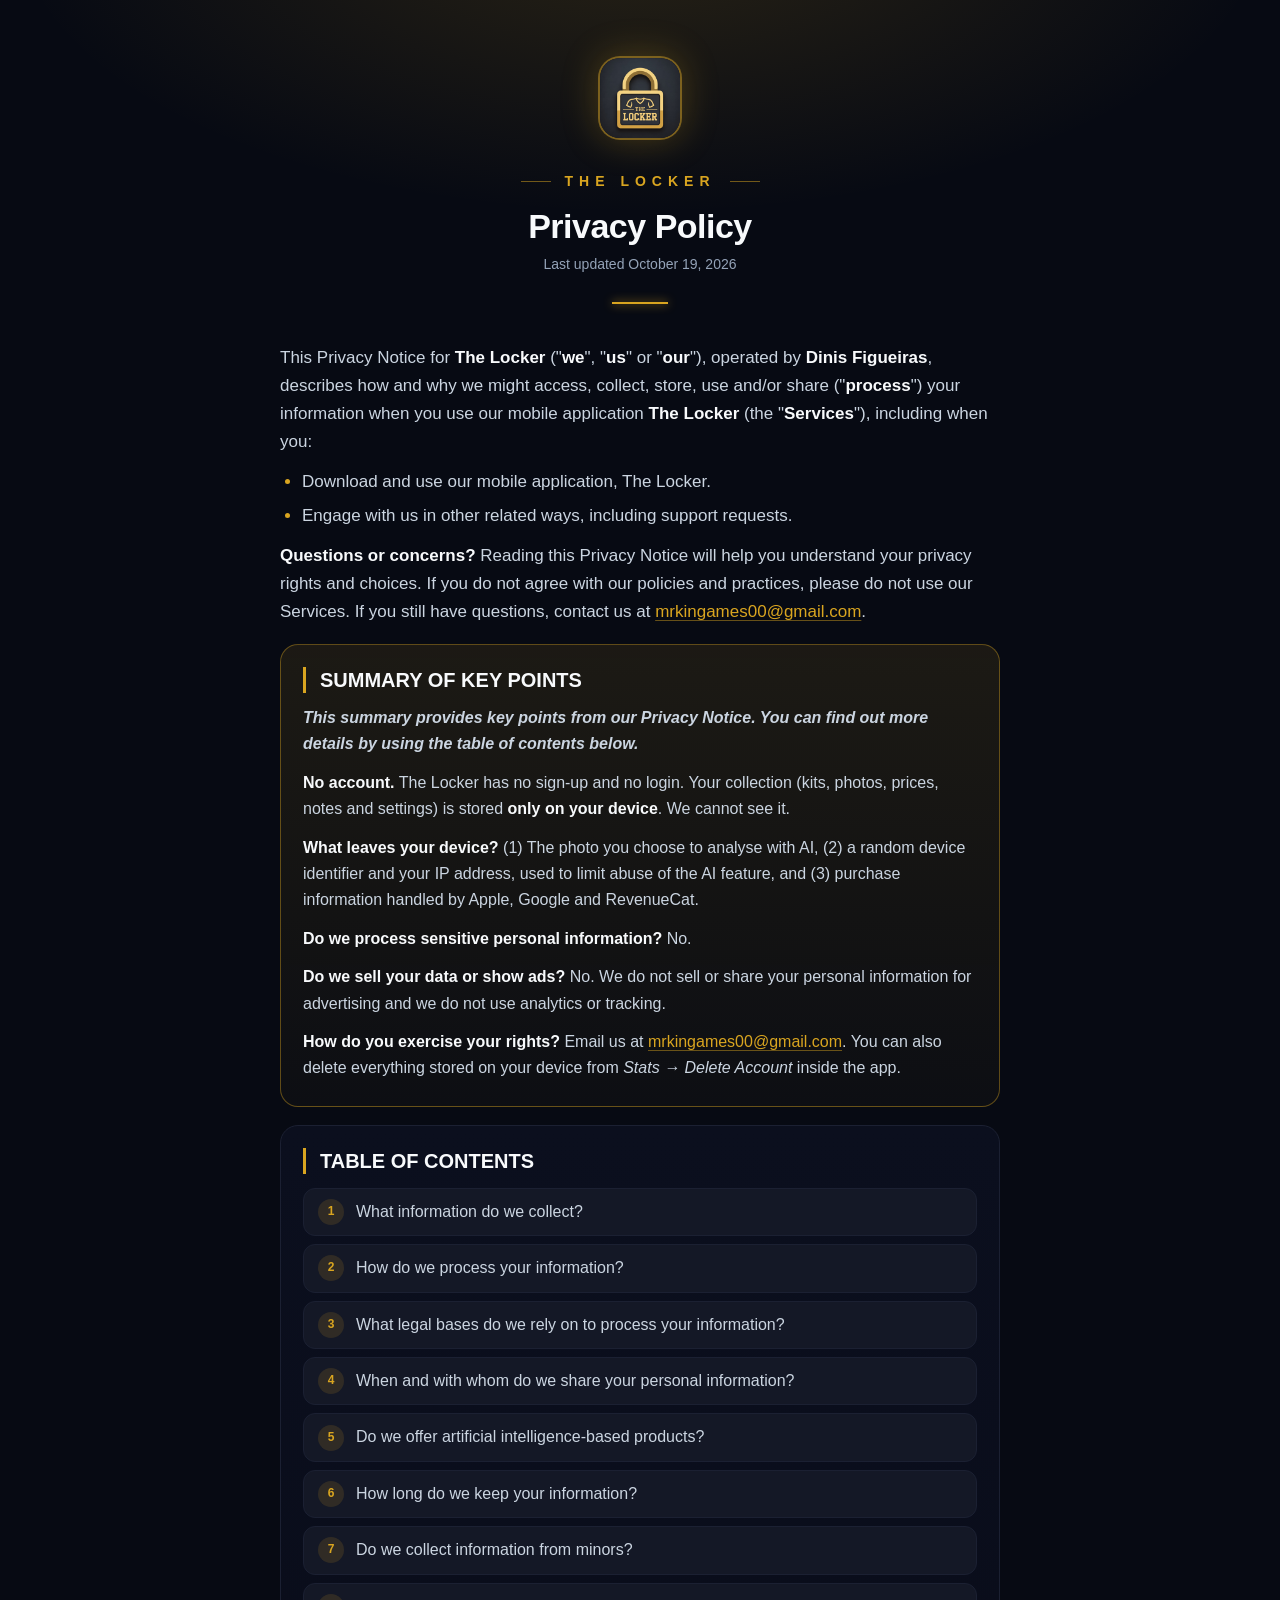
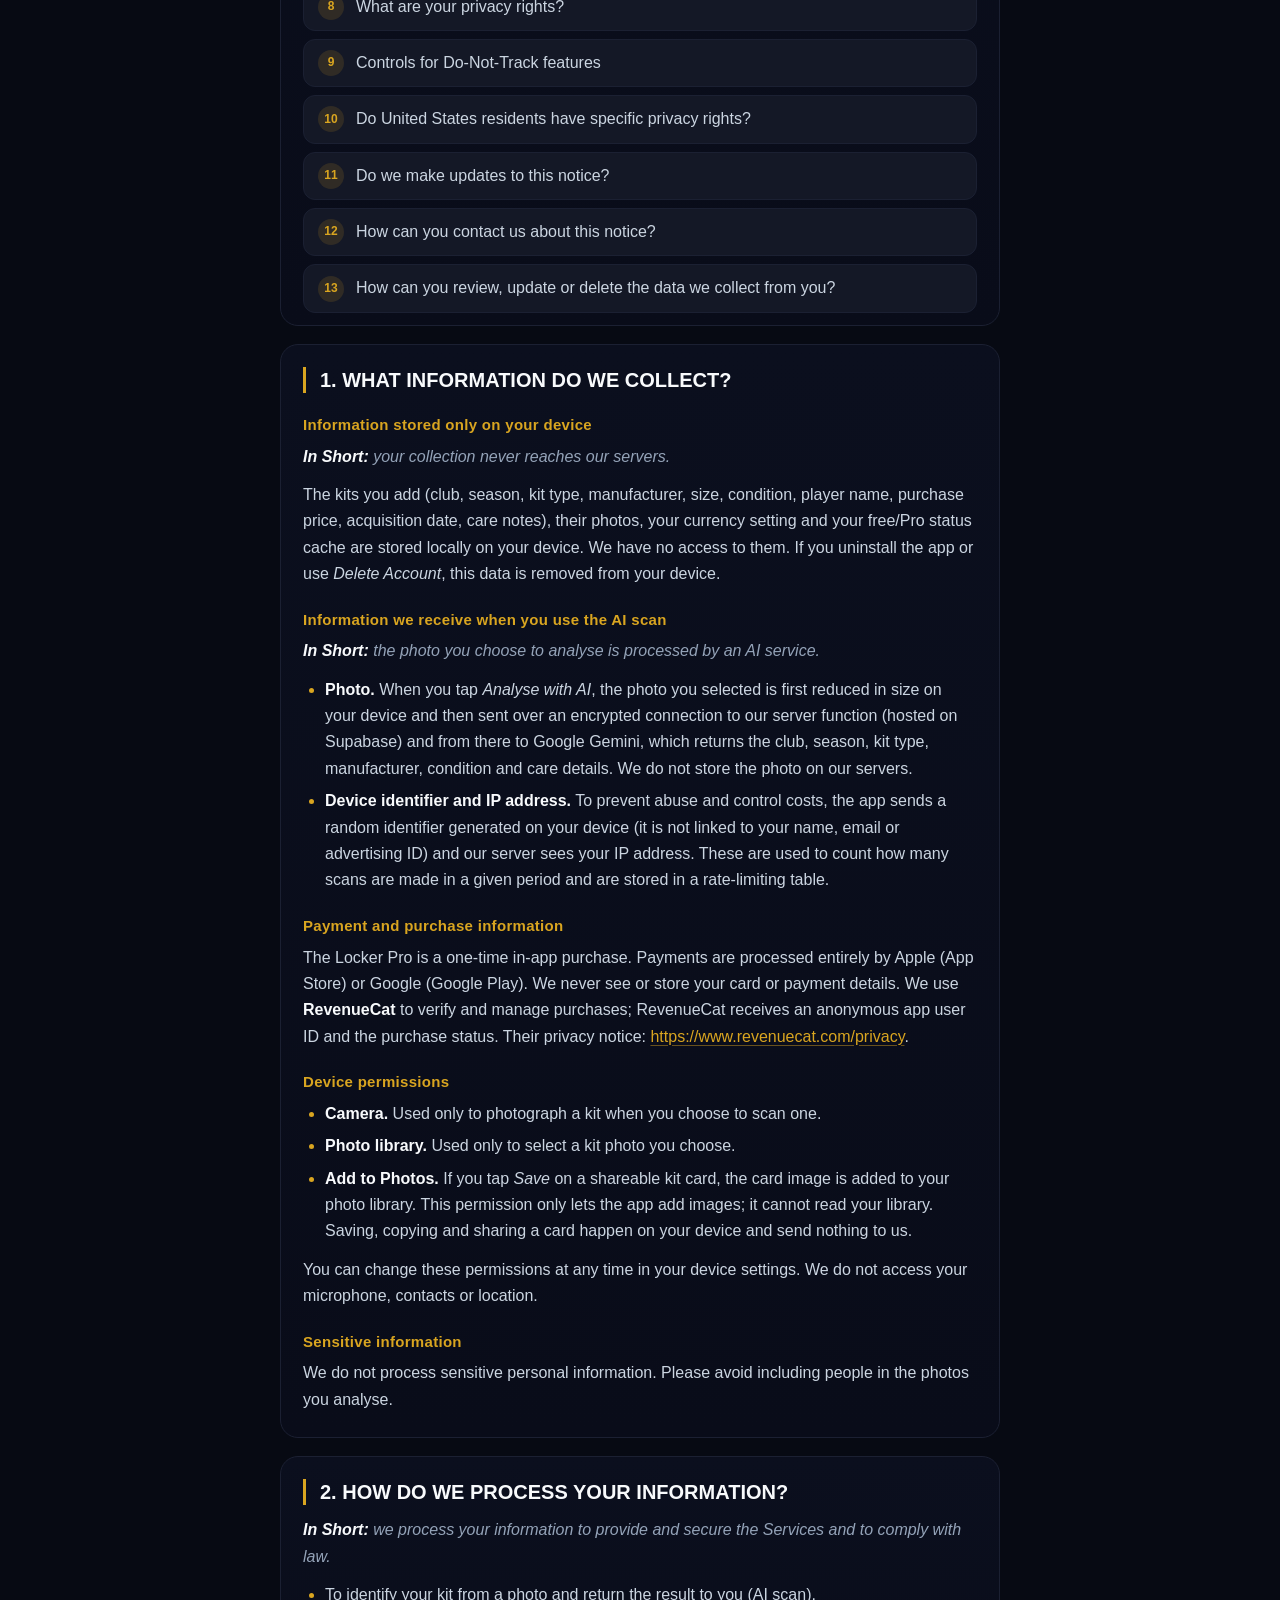
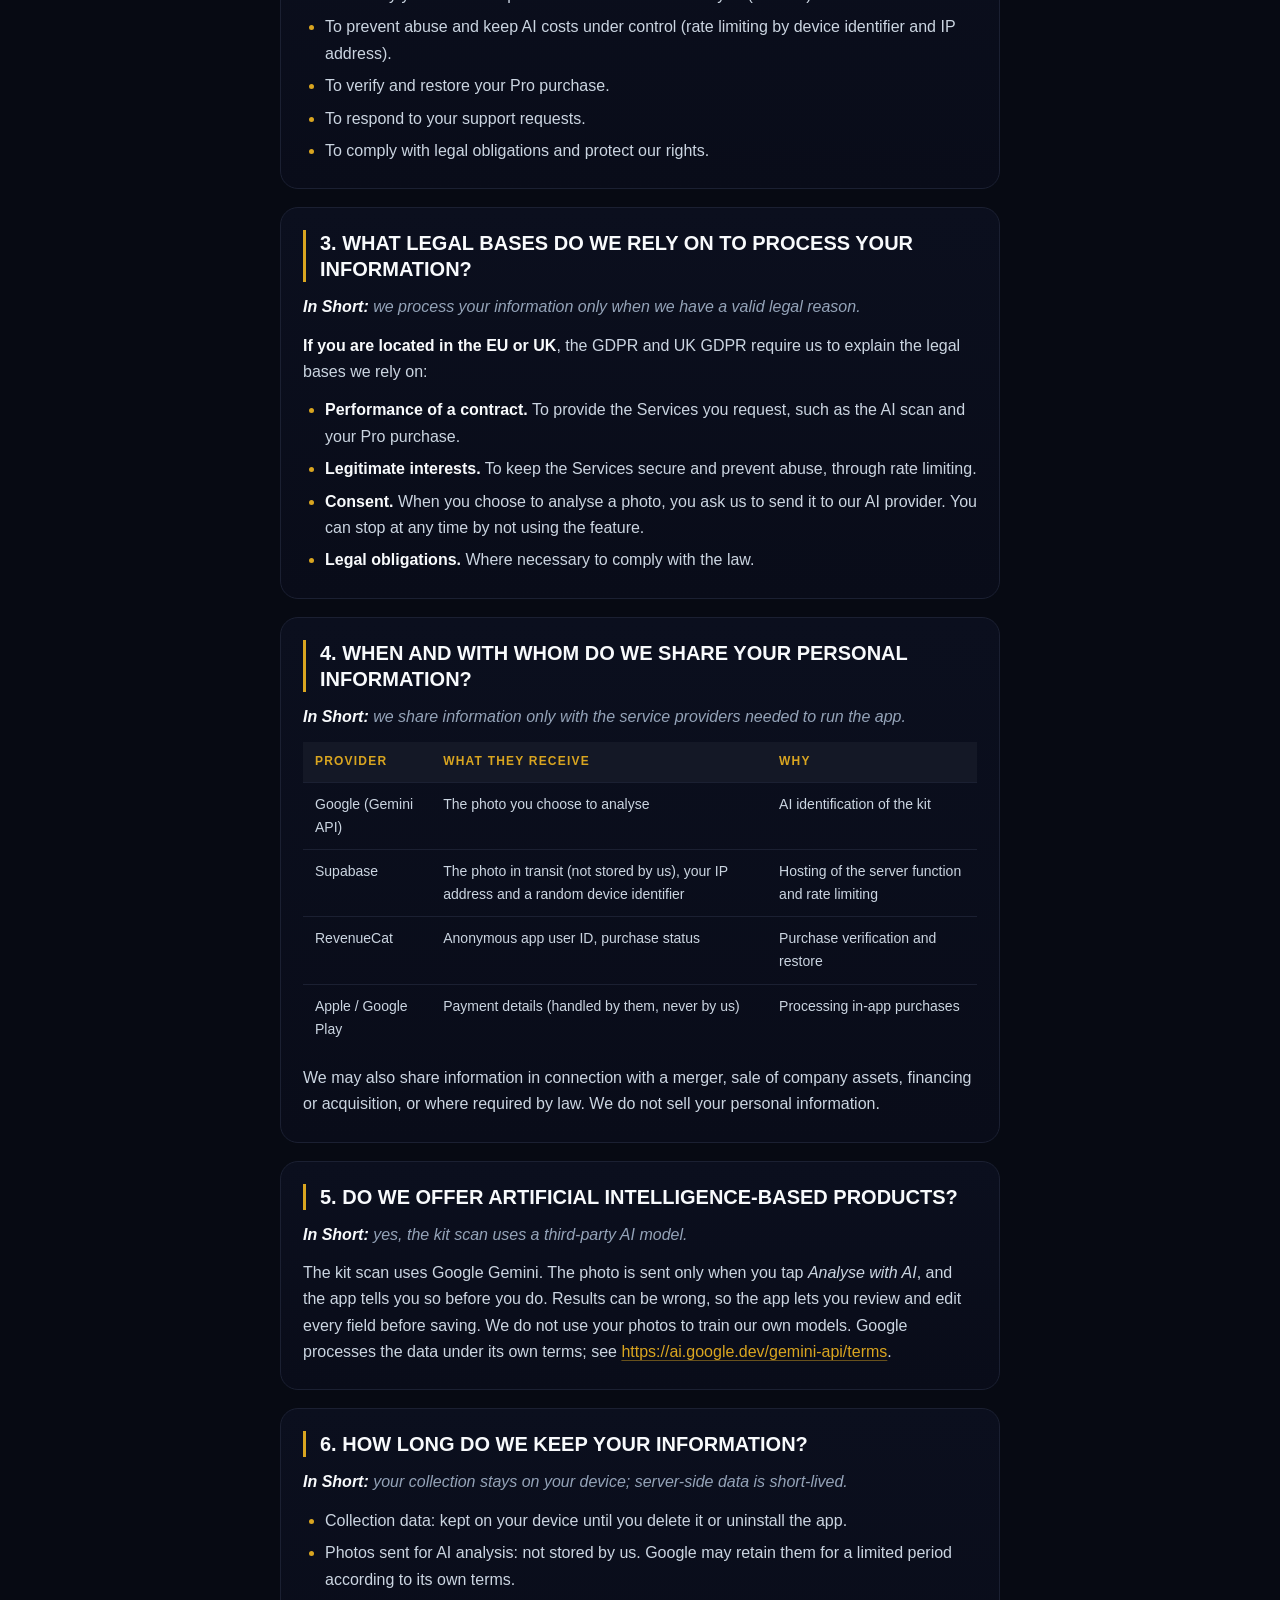
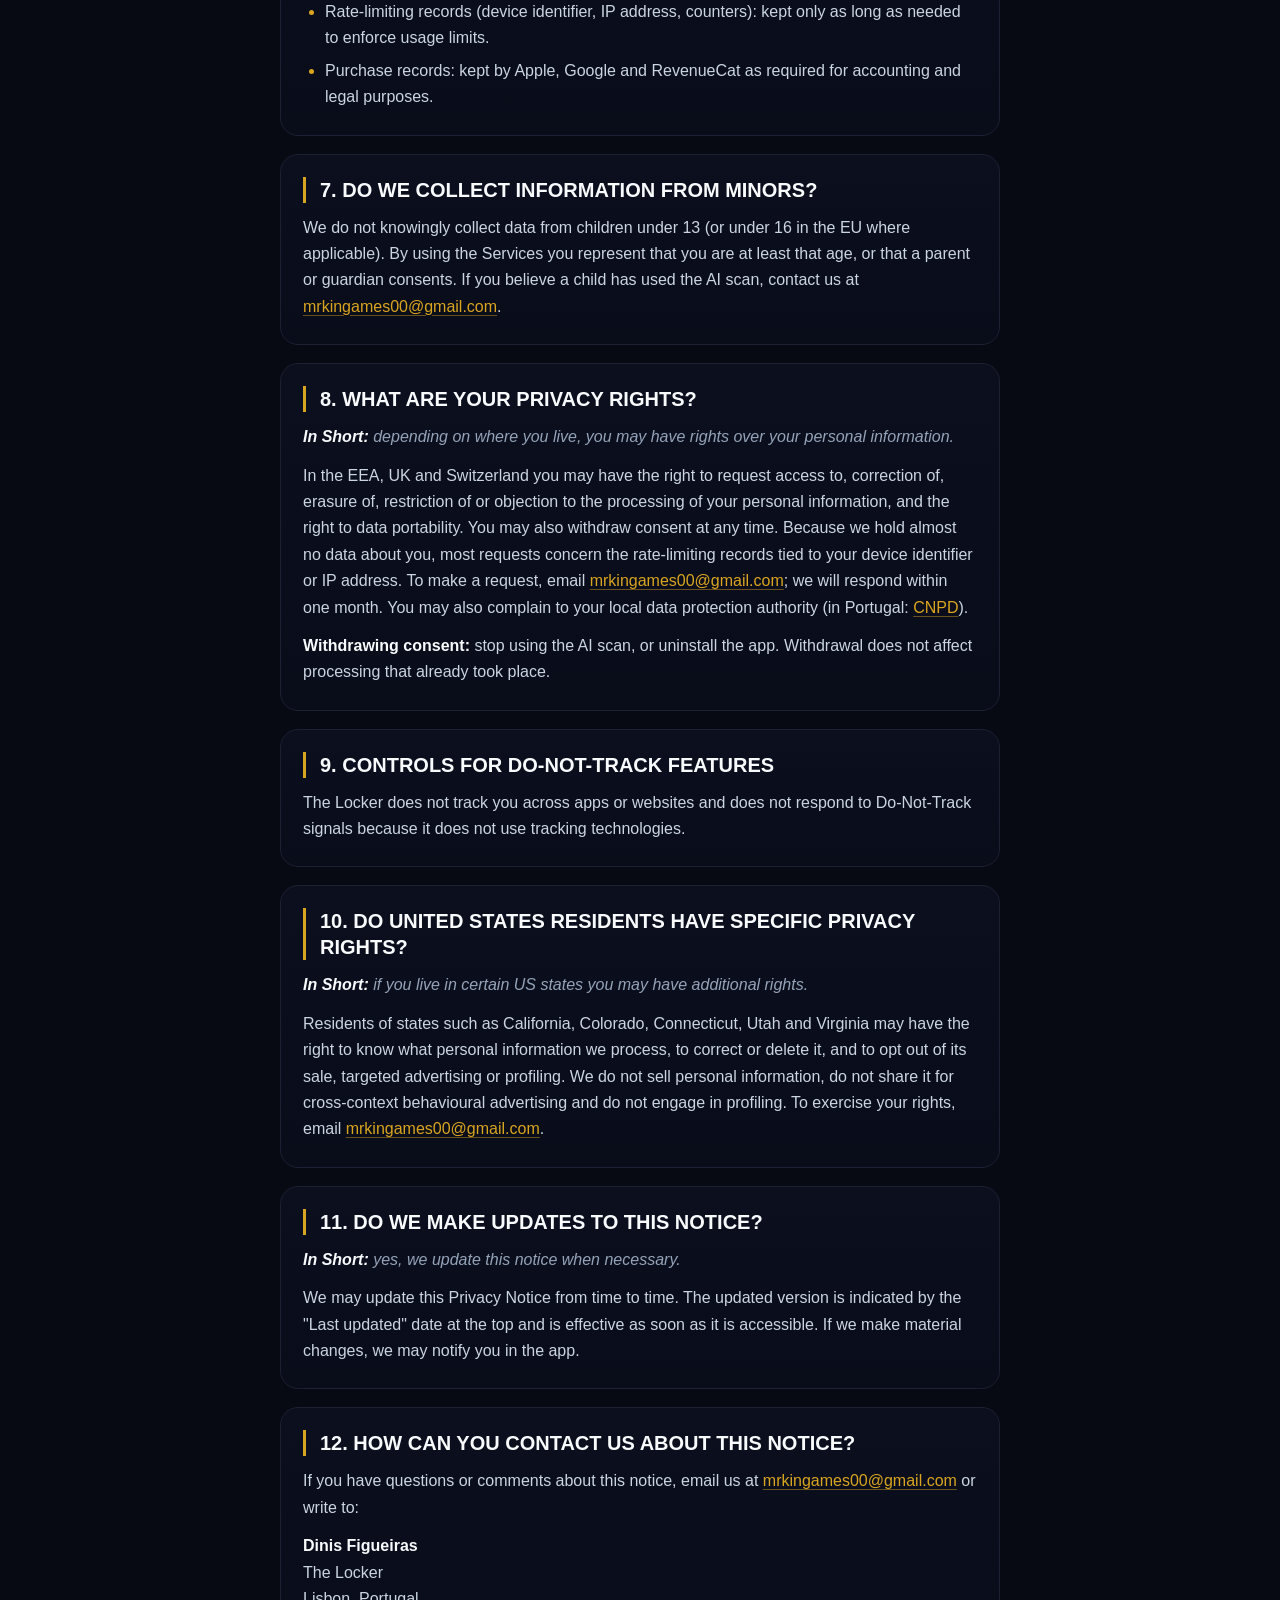
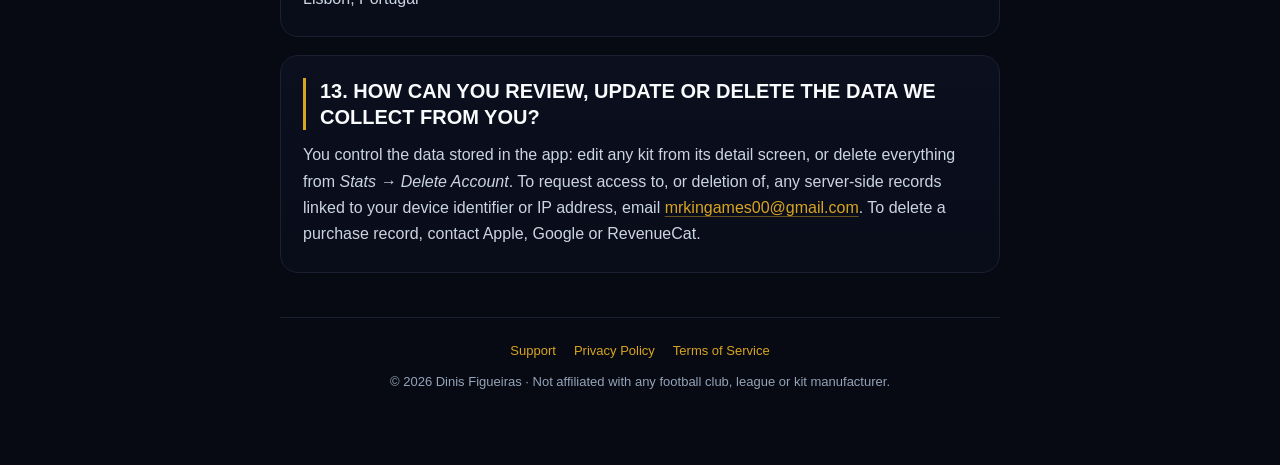
==== commit 93fcfc76: "Document Save to Photos and photo resize; add share FAQ Co-Authored-By: Claude Sonnet 5.5 <noreply@a" ====
--- a/privacy.html
+++ b/privacy.html
@@ -15,7 +15,7 @@
   <a href="./"><img class="logo" src="icon.png" alt="The Locker" width="84" height="84"></a>
   <div class="lockup"><span>THE LOCKER</span></div>
   <h1>Privacy Policy</h1>
-  <p class="subtitle">Last updated October 9, 2026</p>
+  <p class="subtitle">Last updated October 19, 2026</p>
   <div class="rule"></div>
 </header>
 
@@ -59,7 +59,7 @@
 <h3>Information we receive when you use the AI scan</h3>
 <p class="short"><strong>In Short:</strong> the photo you choose to analyse is processed by an AI service.</p>
 <ul>
-  <li><strong>Photo.</strong> When you tap <em>Analyse with AI</em>, the photo you selected is sent over an encrypted connection to our server function (hosted on Supabase) and from there to Google Gemini, which returns the club, season, kit type, manufacturer, condition and care details. We do not store the photo on our servers.</li>
+  <li><strong>Photo.</strong> When you tap <em>Analyse with AI</em>, the photo you selected is first reduced in size on your device and then sent over an encrypted connection to our server function (hosted on Supabase) and from there to Google Gemini, which returns the club, season, kit type, manufacturer, condition and care details. We do not store the photo on our servers.</li>
   <li><strong>Device identifier and IP address.</strong> To prevent abuse and control costs, the app sends a random identifier generated on your device (it is not linked to your name, email or advertising ID) and our server sees your IP address. These are used to count how many scans are made in a given period and are stored in a rate-limiting table.</li>
 </ul>
 
@@ -70,6 +70,7 @@
 <ul>
   <li><strong>Camera.</strong> Used only to photograph a kit when you choose to scan one.</li>
   <li><strong>Photo library.</strong> Used only to select a kit photo you choose.</li>
+  <li><strong>Add to Photos.</strong> If you tap <em>Save</em> on a shareable kit card, the card image is added to your photo library. This permission only lets the app add images; it cannot read your library. Saving, copying and sharing a card happen on your device and send nothing to us.</li>
 </ul>
 <p>You can change these permissions at any time in your device settings. We do not access your microphone, contacts or location.</p>
 
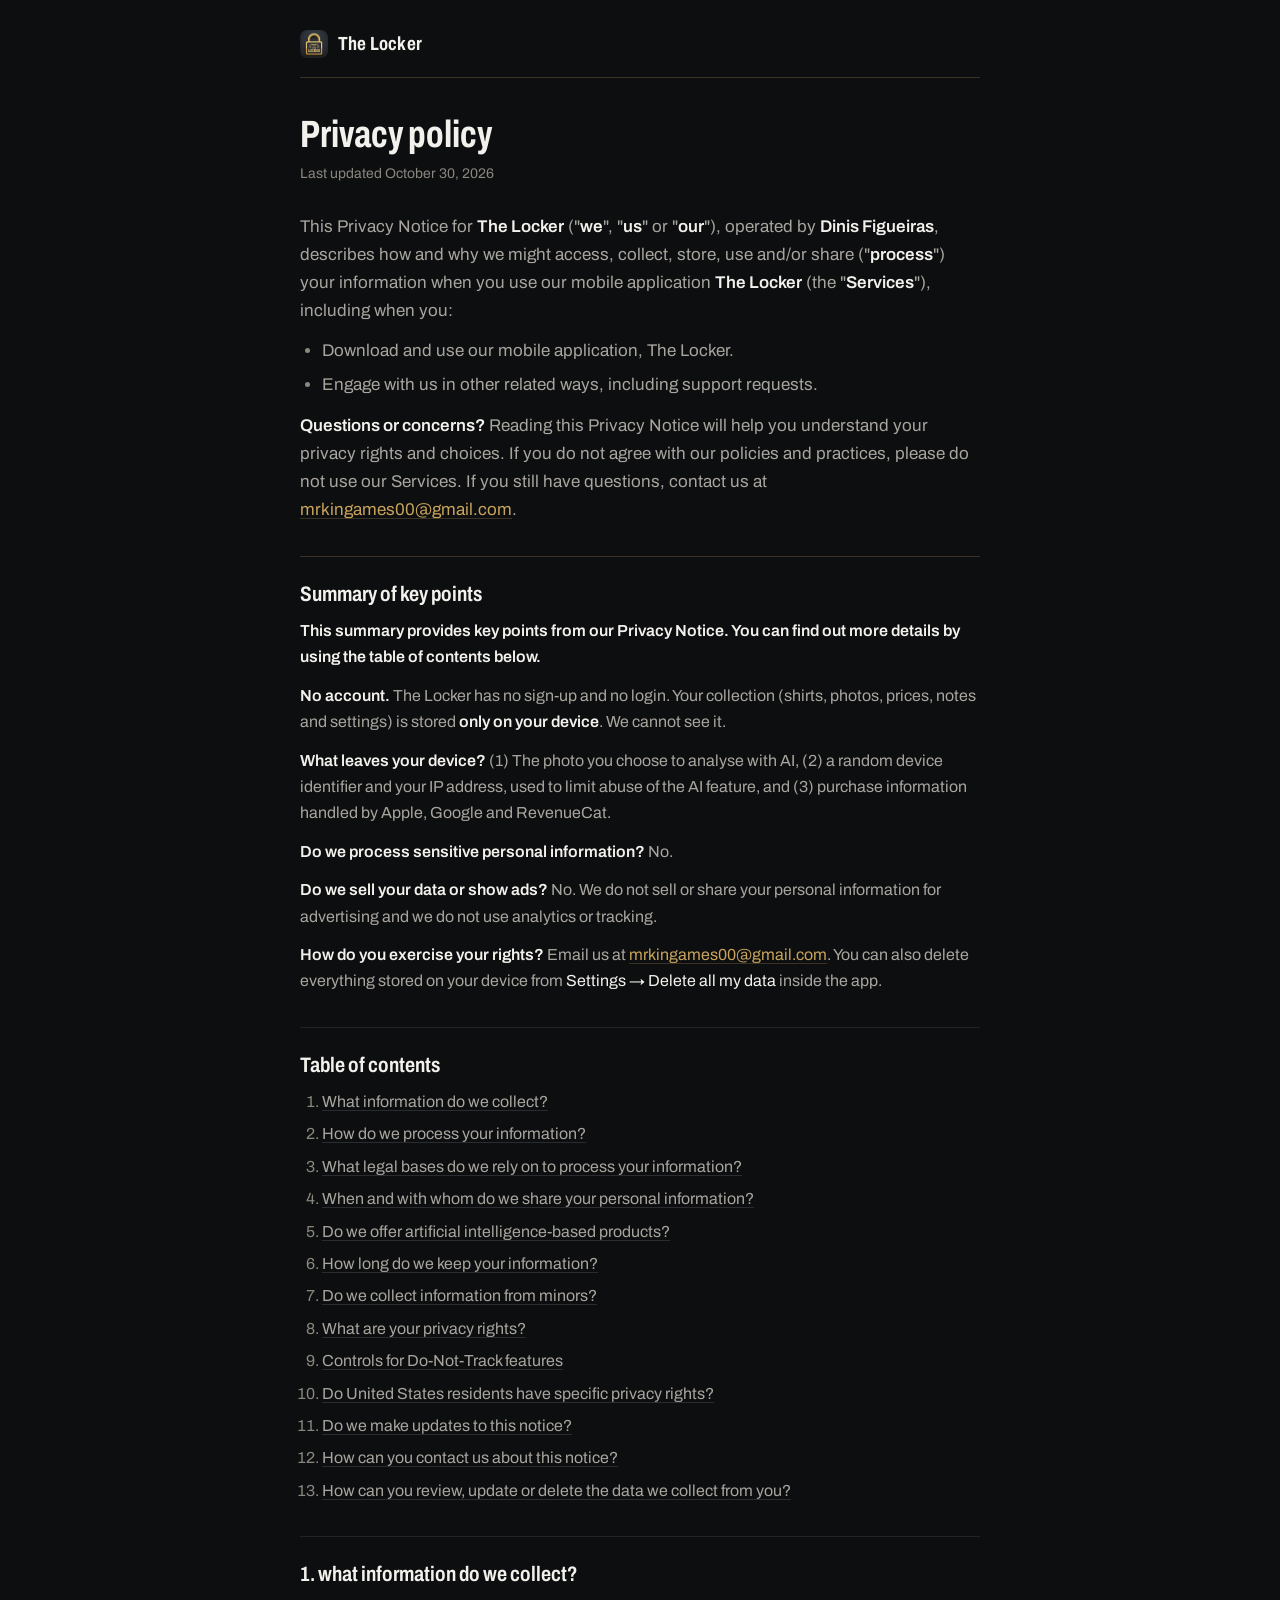
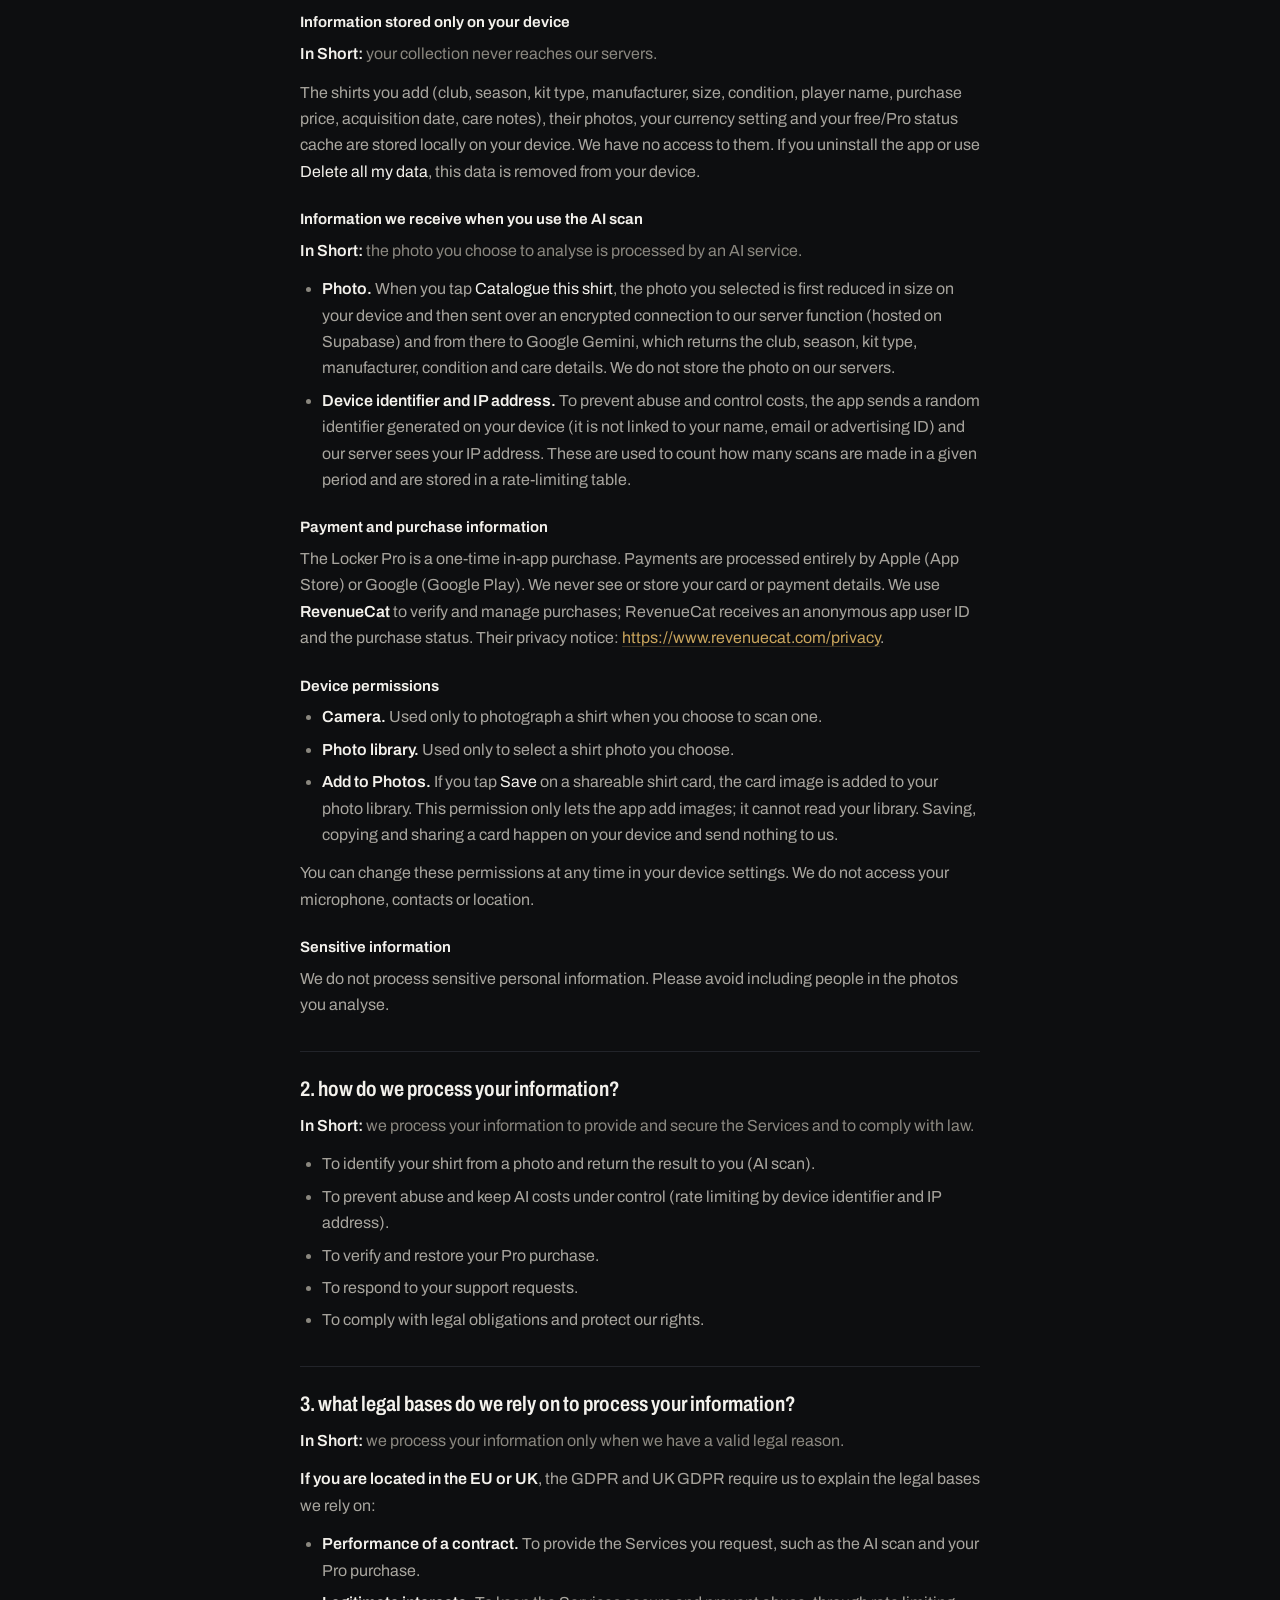
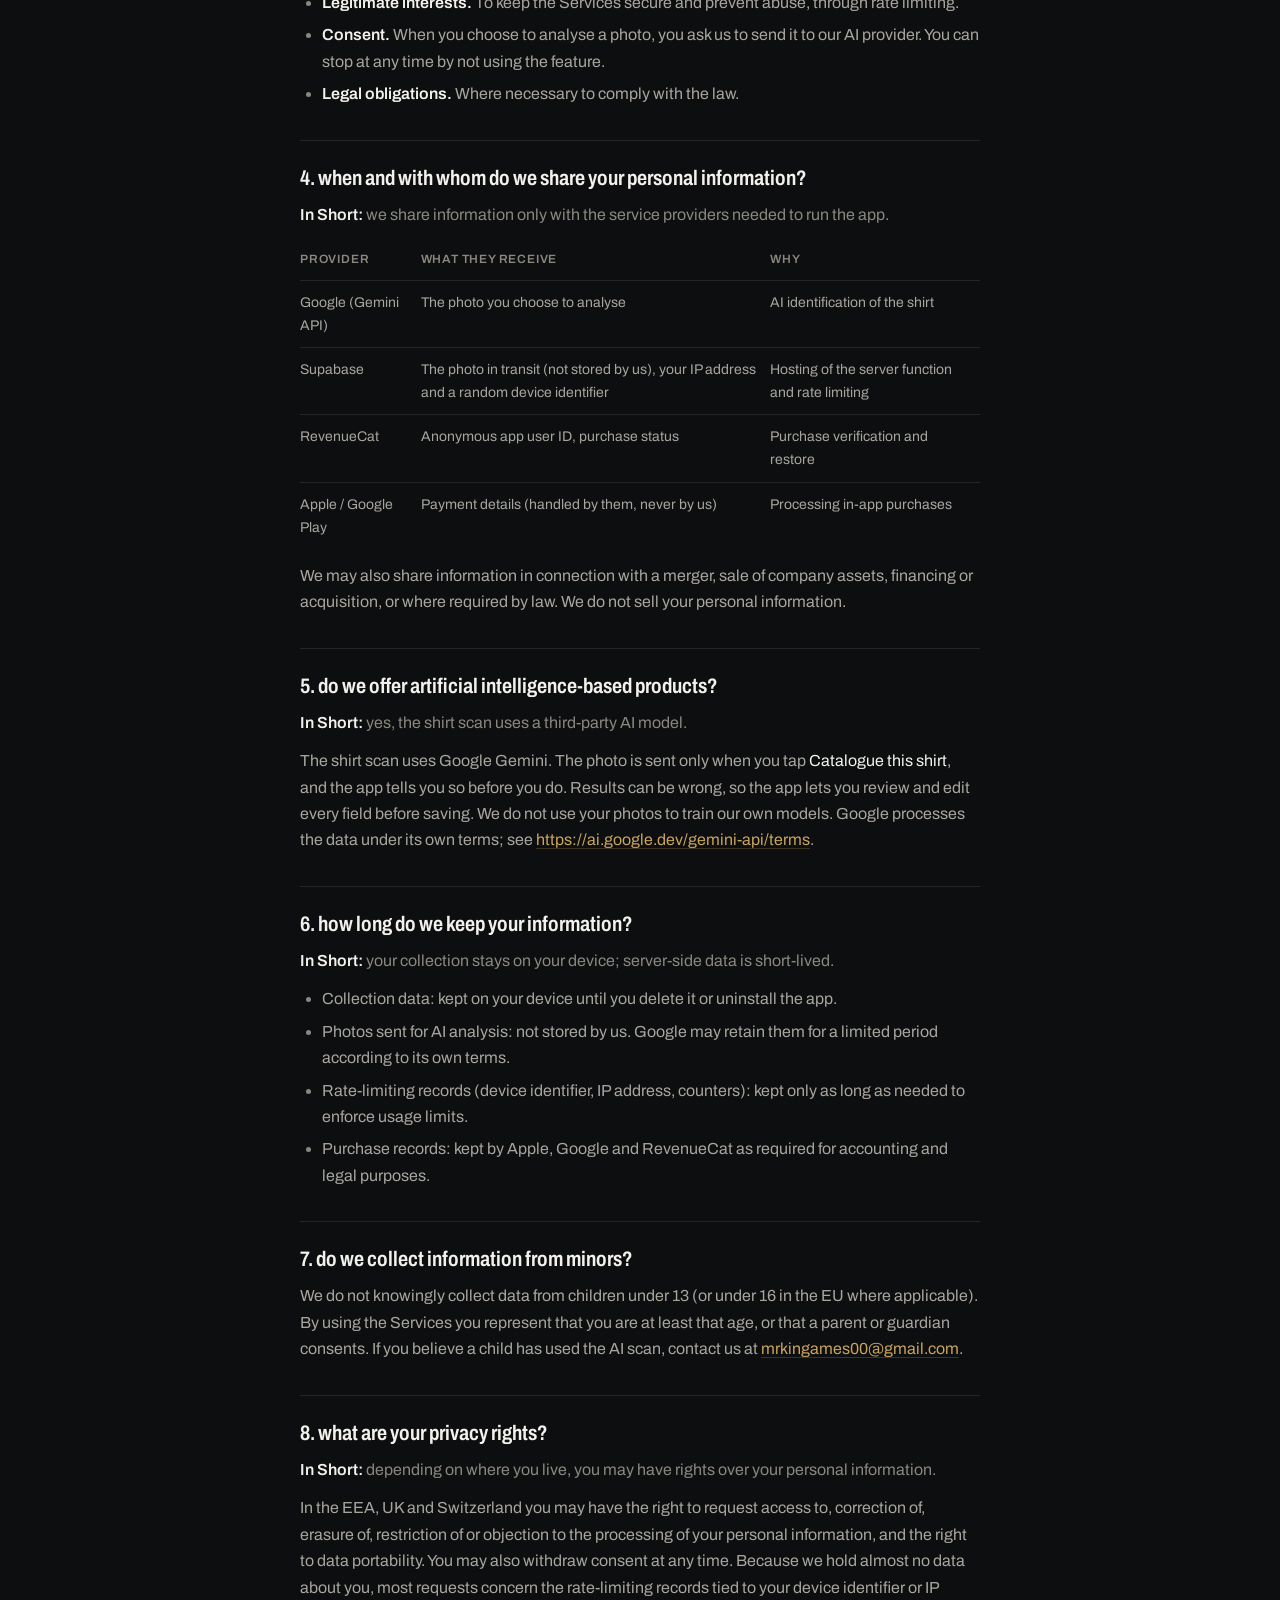
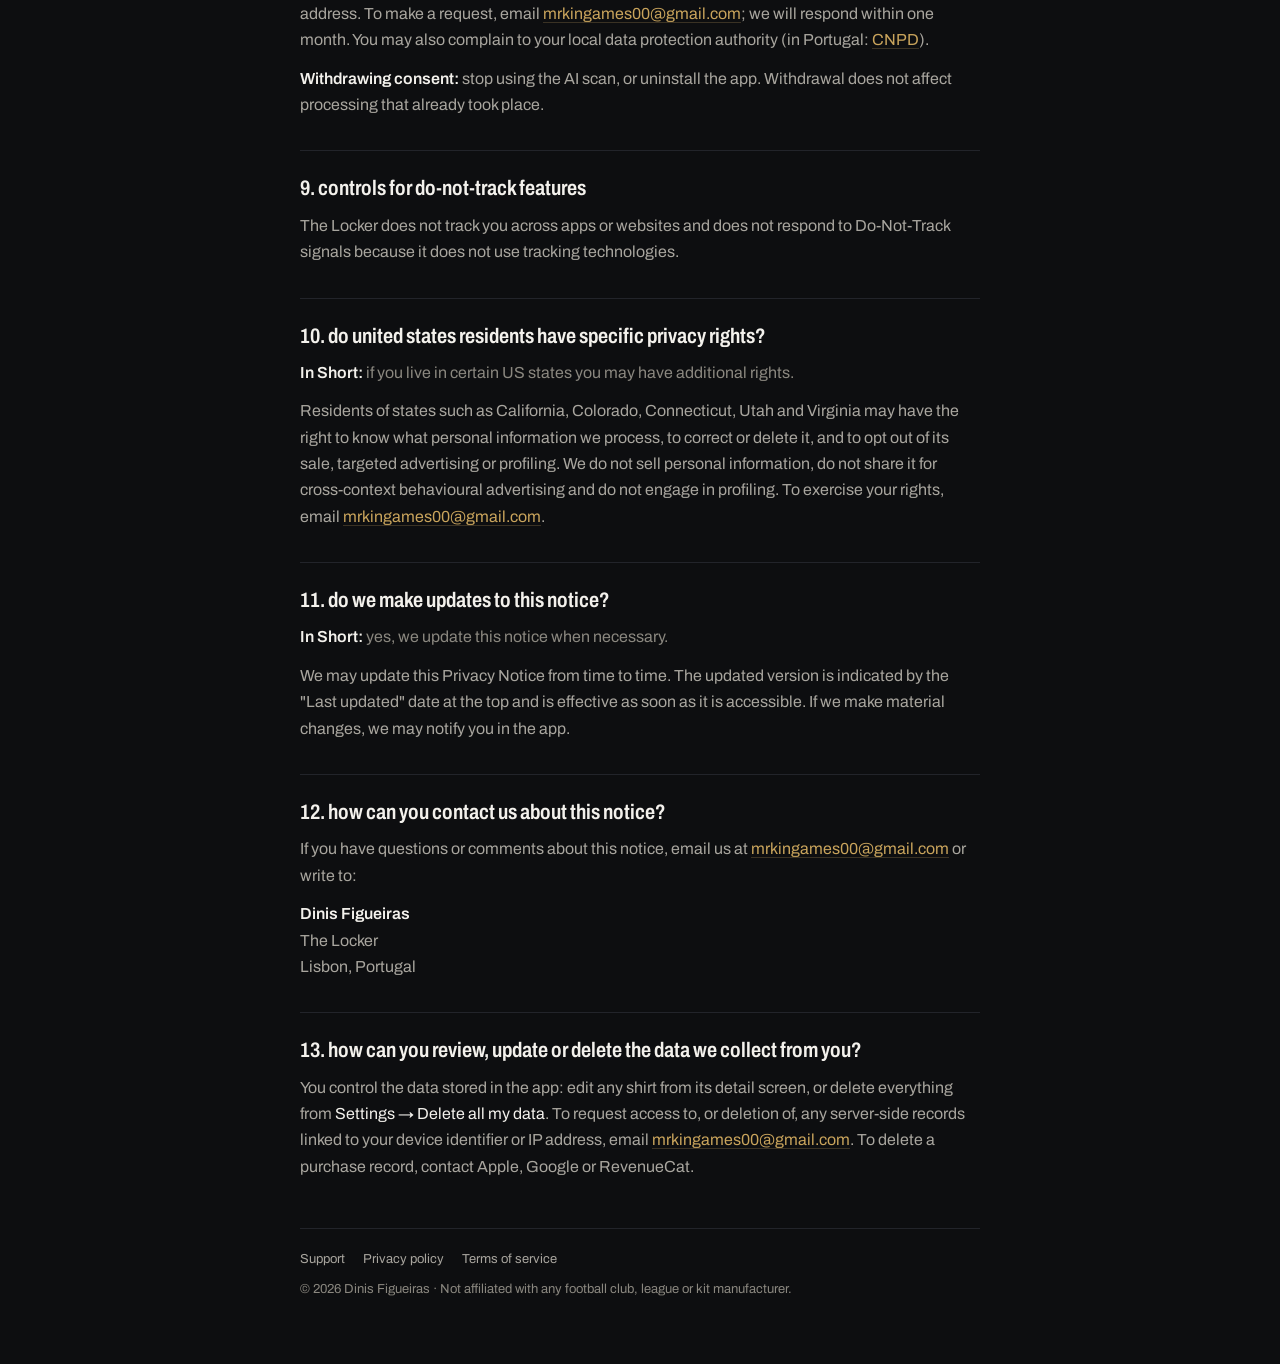
==== commit a80aca52: "Match the app design: plain night and brass pages, no glow or cards, wording for the new app Co-Auth" ====
--- a/privacy.html
+++ b/privacy.html
@@ -3,20 +3,20 @@
 <head>
 <meta charset="utf-8">
 <meta name="viewport" content="width=device-width, initial-scale=1">
-<meta name="theme-color" content="#070A13">
-<title>The Locker — Privacy Policy</title>
+<meta name="theme-color" content="#0D0E10">
+<title>The Locker: Privacy policy</title>
 <link rel="icon" href="icon.png">
+<link rel="preconnect" href="https://fonts.googleapis.com">
+<link rel="stylesheet" href="https://fonts.googleapis.com/css2?family=Archivo:wdth,wght@62..125,400..800&amp;display=swap">
 <link rel="stylesheet" href="style.css">
 </head>
 <body>
 <div class="wrap">
 
 <header class="site-header">
-  <a href="./"><img class="logo" src="icon.png" alt="The Locker" width="84" height="84"></a>
-  <div class="lockup"><span>THE LOCKER</span></div>
-  <h1>Privacy Policy</h1>
-  <p class="subtitle">Last updated October 19, 2026</p>
-  <div class="rule"></div>
+  <a class="brand" href="./"><img src="icon.png" alt="" width="28" height="28"><span>The Locker</span></a>
+  <h1>Privacy policy</h1>
+  <p class="subtitle">Last updated October 30, 2026</p>
 </header>
 
 <div class="lead"><p>This Privacy Notice for <strong>The Locker</strong> ("<strong>we</strong>", "<strong>us</strong>" or "<strong>our</strong>"), operated by <strong>Dinis Figueiras</strong>, describes how and why we might access, collect, store, use and/or share ("<strong>process</strong>") your information when you use our mobile application <strong>The Locker</strong> (the "<strong>Services</strong>"), including when you:</p>
@@ -26,15 +26,15 @@
 </ul>
 <p><strong>Questions or concerns?</strong> Reading this Privacy Notice will help you understand your privacy rights and choices. If you do not agree with our policies and practices, please do not use our Services. If you still have questions, contact us at <a href="mailto:mrkingames00@gmail.com">mrkingames00@gmail.com</a>.</p></div>
 
-<section class="summary"><h2>SUMMARY OF KEY POINTS</h2>
+<section class="summary"><h2>Summary of key points</h2>
 <p><strong><em>This summary provides key points from our Privacy Notice. You can find out more details by using the table of contents below.</em></strong></p>
-<p><strong>No account.</strong> The Locker has no sign-up and no login. Your collection (kits, photos, prices, notes and settings) is stored <strong>only on your device</strong>. We cannot see it.</p>
+<p><strong>No account.</strong> The Locker has no sign-up and no login. Your collection (shirts, photos, prices, notes and settings) is stored <strong>only on your device</strong>. We cannot see it.</p>
 <p><strong>What leaves your device?</strong> (1) The photo you choose to analyse with AI, (2) a random device identifier and your IP address, used to limit abuse of the AI feature, and (3) purchase information handled by Apple, Google and RevenueCat.</p>
 <p><strong>Do we process sensitive personal information?</strong> No.</p>
 <p><strong>Do we sell your data or show ads?</strong> No. We do not sell or share your personal information for advertising and we do not use analytics or tracking.</p>
-<p><strong>How do you exercise your rights?</strong> Email us at <a href="mailto:mrkingames00@gmail.com">mrkingames00@gmail.com</a>. You can also delete everything stored on your device from <em>Stats &rarr; Delete Account</em> inside the app.</p></section>
+<p><strong>How do you exercise your rights?</strong> Email us at <a href="mailto:mrkingames00@gmail.com">mrkingames00@gmail.com</a>. You can also delete everything stored on your device from <em>Settings &rarr; Delete all my data</em> inside the app.</p></section>
 
-<section><h2 id="toc">TABLE OF CONTENTS</h2>
+<section><h2 id="toc">Table of contents</h2>
 <ol>
   <li><a href="#infocollect">What information do we collect?</a></li>
   <li><a href="#infouse">How do we process your information?</a></li>
@@ -51,15 +51,15 @@
   <li><a href="#request">How can you review, update or delete the data we collect from you?</a></li>
 </ol></section>
 
-<section><h2 id="infocollect">1. WHAT INFORMATION DO WE COLLECT?</h2>
+<section><h2 id="infocollect">1. what information do we collect?</h2>
 <h3>Information stored only on your device</h3>
 <p class="short"><strong>In Short:</strong> your collection never reaches our servers.</p>
-<p>The kits you add (club, season, kit type, manufacturer, size, condition, player name, purchase price, acquisition date, care notes), their photos, your currency setting and your free/Pro status cache are stored locally on your device. We have no access to them. If you uninstall the app or use <em>Delete Account</em>, this data is removed from your device.</p>
+<p>The shirts you add (club, season, kit type, manufacturer, size, condition, player name, purchase price, acquisition date, care notes), their photos, your currency setting and your free/Pro status cache are stored locally on your device. We have no access to them. If you uninstall the app or use <em>Delete all my data</em>, this data is removed from your device.</p>
 
 <h3>Information we receive when you use the AI scan</h3>
 <p class="short"><strong>In Short:</strong> the photo you choose to analyse is processed by an AI service.</p>
 <ul>
-  <li><strong>Photo.</strong> When you tap <em>Analyse with AI</em>, the photo you selected is first reduced in size on your device and then sent over an encrypted connection to our server function (hosted on Supabase) and from there to Google Gemini, which returns the club, season, kit type, manufacturer, condition and care details. We do not store the photo on our servers.</li>
+  <li><strong>Photo.</strong> When you tap <em>Catalogue this shirt</em>, the photo you selected is first reduced in size on your device and then sent over an encrypted connection to our server function (hosted on Supabase) and from there to Google Gemini, which returns the club, season, kit type, manufacturer, condition and care details. We do not store the photo on our servers.</li>
   <li><strong>Device identifier and IP address.</strong> To prevent abuse and control costs, the app sends a random identifier generated on your device (it is not linked to your name, email or advertising ID) and our server sees your IP address. These are used to count how many scans are made in a given period and are stored in a rate-limiting table.</li>
 </ul>
 
@@ -68,26 +68,26 @@
 
 <h3>Device permissions</h3>
 <ul>
-  <li><strong>Camera.</strong> Used only to photograph a kit when you choose to scan one.</li>
-  <li><strong>Photo library.</strong> Used only to select a kit photo you choose.</li>
-  <li><strong>Add to Photos.</strong> If you tap <em>Save</em> on a shareable kit card, the card image is added to your photo library. This permission only lets the app add images; it cannot read your library. Saving, copying and sharing a card happen on your device and send nothing to us.</li>
+  <li><strong>Camera.</strong> Used only to photograph a shirt when you choose to scan one.</li>
+  <li><strong>Photo library.</strong> Used only to select a shirt photo you choose.</li>
+  <li><strong>Add to Photos.</strong> If you tap <em>Save</em> on a shareable shirt card, the card image is added to your photo library. This permission only lets the app add images; it cannot read your library. Saving, copying and sharing a card happen on your device and send nothing to us.</li>
 </ul>
 <p>You can change these permissions at any time in your device settings. We do not access your microphone, contacts or location.</p>
 
 <h3>Sensitive information</h3>
 <p>We do not process sensitive personal information. Please avoid including people in the photos you analyse.</p></section>
 
-<section><h2 id="infouse">2. HOW DO WE PROCESS YOUR INFORMATION?</h2>
+<section><h2 id="infouse">2. how do we process your information?</h2>
 <p class="short"><strong>In Short:</strong> we process your information to provide and secure the Services and to comply with law.</p>
 <ul>
-  <li>To identify your kit from a photo and return the result to you (AI scan).</li>
+  <li>To identify your shirt from a photo and return the result to you (AI scan).</li>
   <li>To prevent abuse and keep AI costs under control (rate limiting by device identifier and IP address).</li>
   <li>To verify and restore your Pro purchase.</li>
   <li>To respond to your support requests.</li>
   <li>To comply with legal obligations and protect our rights.</li>
 </ul></section>
 
-<section><h2 id="legalbases">3. WHAT LEGAL BASES DO WE RELY ON TO PROCESS YOUR INFORMATION?</h2>
+<section><h2 id="legalbases">3. what legal bases do we rely on to process your information?</h2>
 <p class="short"><strong>In Short:</strong> we process your information only when we have a valid legal reason.</p>
 <p><strong>If you are located in the EU or UK</strong>, the GDPR and UK GDPR require us to explain the legal bases we rely on:</p>
 <ul>
@@ -97,22 +97,22 @@
   <li><strong>Legal obligations.</strong> Where necessary to comply with the law.</li>
 </ul></section>
 
-<section><h2 id="whoshare">4. WHEN AND WITH WHOM DO WE SHARE YOUR PERSONAL INFORMATION?</h2>
+<section><h2 id="whoshare">4. when and with whom do we share your personal information?</h2>
 <p class="short"><strong>In Short:</strong> we share information only with the service providers needed to run the app.</p>
 <div class="table-scroll"><table>
   <tr><th>Provider</th><th>What they receive</th><th>Why</th></tr>
-  <tr><td>Google (Gemini API)</td><td>The photo you choose to analyse</td><td>AI identification of the kit</td></tr>
+  <tr><td>Google (Gemini API)</td><td>The photo you choose to analyse</td><td>AI identification of the shirt</td></tr>
   <tr><td>Supabase</td><td>The photo in transit (not stored by us), your IP address and a random device identifier</td><td>Hosting of the server function and rate limiting</td></tr>
   <tr><td>RevenueCat</td><td>Anonymous app user ID, purchase status</td><td>Purchase verification and restore</td></tr>
   <tr><td>Apple / Google Play</td><td>Payment details (handled by them, never by us)</td><td>Processing in-app purchases</td></tr>
 </table></div>
 <p>We may also share information in connection with a merger, sale of company assets, financing or acquisition, or where required by law. We do not sell your personal information.</p></section>
 
-<section><h2 id="ai">5. DO WE OFFER ARTIFICIAL INTELLIGENCE-BASED PRODUCTS?</h2>
-<p class="short"><strong>In Short:</strong> yes, the kit scan uses a third-party AI model.</p>
-<p>The kit scan uses Google Gemini. The photo is sent only when you tap <em>Analyse with AI</em>, and the app tells you so before you do. Results can be wrong, so the app lets you review and edit every field before saving. We do not use your photos to train our own models. Google processes the data under its own terms; see <a href="https://ai.google.dev/gemini-api/terms" target="_blank" rel="noopener noreferrer">https://ai.google.dev/gemini-api/terms</a>.</p></section>
+<section><h2 id="ai">5. do we offer artificial intelligence-based products?</h2>
+<p class="short"><strong>In Short:</strong> yes, the shirt scan uses a third-party AI model.</p>
+<p>The shirt scan uses Google Gemini. The photo is sent only when you tap <em>Catalogue this shirt</em>, and the app tells you so before you do. Results can be wrong, so the app lets you review and edit every field before saving. We do not use your photos to train our own models. Google processes the data under its own terms; see <a href="https://ai.google.dev/gemini-api/terms" target="_blank" rel="noopener noreferrer">https://ai.google.dev/gemini-api/terms</a>.</p></section>
 
-<section><h2 id="inforetain">6. HOW LONG DO WE KEEP YOUR INFORMATION?</h2>
+<section><h2 id="inforetain">6. how long do we keep your information?</h2>
 <p class="short"><strong>In Short:</strong> your collection stays on your device; server-side data is short-lived.</p>
 <ul>
   <li>Collection data: kept on your device until you delete it or uninstall the app.</li>
@@ -121,36 +121,36 @@
   <li>Purchase records: kept by Apple, Google and RevenueCat as required for accounting and legal purposes.</li>
 </ul></section>
 
-<section><h2 id="infominors">7. DO WE COLLECT INFORMATION FROM MINORS?</h2>
+<section><h2 id="infominors">7. do we collect information from minors?</h2>
 <p>We do not knowingly collect data from children under 13 (or under 16 in the EU where applicable). By using the Services you represent that you are at least that age, or that a parent or guardian consents. If you believe a child has used the AI scan, contact us at <a href="mailto:mrkingames00@gmail.com">mrkingames00@gmail.com</a>.</p></section>
 
-<section><h2 id="privacyrights">8. WHAT ARE YOUR PRIVACY RIGHTS?</h2>
+<section><h2 id="privacyrights">8. what are your privacy rights?</h2>
 <p class="short"><strong>In Short:</strong> depending on where you live, you may have rights over your personal information.</p>
 <p>In the EEA, UK and Switzerland you may have the right to request access to, correction of, erasure of, restriction of or objection to the processing of your personal information, and the right to data portability. You may also withdraw consent at any time. Because we hold almost no data about you, most requests concern the rate-limiting records tied to your device identifier or IP address. To make a request, email <a href="mailto:mrkingames00@gmail.com">mrkingames00@gmail.com</a>; we will respond within one month. You may also complain to your local data protection authority (in Portugal: <a href="https://www.cnpd.pt" target="_blank" rel="noopener noreferrer">CNPD</a>).</p>
 <p><strong>Withdrawing consent:</strong> stop using the AI scan, or uninstall the app. Withdrawal does not affect processing that already took place.</p></section>
 
-<section><h2 id="DNT">9. CONTROLS FOR DO-NOT-TRACK FEATURES</h2>
+<section><h2 id="DNT">9. controls for do-not-track features</h2>
 <p>The Locker does not track you across apps or websites and does not respond to Do-Not-Track signals because it does not use tracking technologies.</p></section>
 
-<section><h2 id="uslaws">10. DO UNITED STATES RESIDENTS HAVE SPECIFIC PRIVACY RIGHTS?</h2>
+<section><h2 id="uslaws">10. do united states residents have specific privacy rights?</h2>
 <p class="short"><strong>In Short:</strong> if you live in certain US states you may have additional rights.</p>
 <p>Residents of states such as California, Colorado, Connecticut, Utah and Virginia may have the right to know what personal information we process, to correct or delete it, and to opt out of its sale, targeted advertising or profiling. We do not sell personal information, do not share it for cross-context behavioural advertising and do not engage in profiling. To exercise your rights, email <a href="mailto:mrkingames00@gmail.com">mrkingames00@gmail.com</a>.</p></section>
 
-<section><h2 id="policyupdates">11. DO WE MAKE UPDATES TO THIS NOTICE?</h2>
+<section><h2 id="policyupdates">11. do we make updates to this notice?</h2>
 <p class="short"><strong>In Short:</strong> yes, we update this notice when necessary.</p>
 <p>We may update this Privacy Notice from time to time. The updated version is indicated by the "Last updated" date at the top and is effective as soon as it is accessible. If we make material changes, we may notify you in the app.</p></section>
 
-<section><h2 id="contact">12. HOW CAN YOU CONTACT US ABOUT THIS NOTICE?</h2>
+<section><h2 id="contact">12. how can you contact us about this notice?</h2>
 <p>If you have questions or comments about this notice, email us at <a href="mailto:mrkingames00@gmail.com">mrkingames00@gmail.com</a> or write to:</p>
 <p><strong>Dinis Figueiras</strong><br>The Locker<br>Lisbon, Portugal</p></section>
 
-<section><h2 id="request">13. HOW CAN YOU REVIEW, UPDATE OR DELETE THE DATA WE COLLECT FROM YOU?</h2>
-<p>You control the data stored in the app: edit any kit from its detail screen, or delete everything from <em>Stats &rarr; Delete Account</em>. To request access to, or deletion of, any server-side records linked to your device identifier or IP address, email <a href="mailto:mrkingames00@gmail.com">mrkingames00@gmail.com</a>. To delete a purchase record, contact Apple, Google or RevenueCat.</p></section>
+<section><h2 id="request">13. how can you review, update or delete the data we collect from you?</h2>
+<p>You control the data stored in the app: edit any shirt from its detail screen, or delete everything from <em>Settings &rarr; Delete all my data</em>. To request access to, or deletion of, any server-side records linked to your device identifier or IP address, email <a href="mailto:mrkingames00@gmail.com">mrkingames00@gmail.com</a>. To delete a purchase record, contact Apple, Google or RevenueCat.</p></section>
 <footer class="site-footer">
   <nav>
     <a href="./">Support</a>
-    <a href="privacy.html">Privacy Policy</a>
-    <a href="terms.html">Terms of Service</a>
+    <a href="privacy.html">Privacy policy</a>
+    <a href="terms.html">Terms of service</a>
   </nav>
   <div>&copy; 2026 Dinis Figueiras &middot; Not affiliated with any football club, league or kit manufacturer.</div>
 </footer>
--- a/style.css
+++ b/style.css
@@ -1,16 +1,16 @@
-/* The Locker — shared style for index / privacy / terms.
-   Tokens mirror src/theme/theme.ts */
+/* The Locker: shared style for help, privacy and terms.
+   Same palette and type as the app (design v2): night ground, chalk text, brass only for links and small labels.
+   Plain on purpose: text, thin lines, no cards, no glow, no gradients. */
 :root {
-  --bg: #070A13;
-  --card: #0B0F1E;
-  --surface: #141826;
-  --border: #1B2032;
-  --gold: #D9A520;
-  --gold-soft: rgba(217, 165, 32, 0.14);
-  --text: #F8FAFC;
-  --text-2: #94A3B8;
-  --body: #CBD5E1;
-  --muted: #4A5568;
+  --night: #0D0E10;
+  --shelf: #16171A;
+  --hairline: #22242A;
+  --line: #2A2C31;
+  --chalk: #F3F1EC;
+  --stone: #A8A59E;
+  --muted: #8A877F;
+  --brass: #C9A45C;
+  --brass-line: #3A3224;
 }
 
 * { box-sizing: border-box; }
@@ -19,141 +19,101 @@
 
 body {
   margin: 0;
-  background:
-    radial-gradient(900px 420px at 50% -80px, rgba(217, 165, 32, 0.16), transparent 70%),
-    var(--bg);
-  background-attachment: fixed;
-  color: var(--body);
-  font-family: -apple-system, BlinkMacSystemFont, "Segoe UI", Roboto, Helvetica, Arial, sans-serif;
+  background: var(--night);
+  color: var(--stone);
+  font-family: "Archivo", -apple-system, BlinkMacSystemFont, "Segoe UI", Roboto, Helvetica, Arial, sans-serif;
   font-size: 16px;
   line-height: 1.65;
   -webkit-font-smoothing: antialiased;
 }
 
-.wrap { max-width: 760px; margin: 0 auto; padding: 0 20px 72px; }
+.wrap { max-width: 720px; margin: 0 auto; padding: 0 20px 64px; }
 
-/* ── Header ─────────────────────────────────────────────── */
-.site-header { text-align: center; padding: 56px 0 8px; }
-.logo {
-  width: 84px; height: 84px; border-radius: 22px;
-  border: 2px solid rgba(217, 165, 32, 0.55);
-  box-shadow: 0 0 36px rgba(217, 165, 32, 0.28);
-  background: var(--card);
+/* ── Top bar ────────────────────────────────────────────── */
+.site-header { padding: 28px 0 0; }
+.brand {
+  display: flex; align-items: center; gap: 10px; padding-bottom: 18px;
+  border-bottom: 1px solid var(--brass-line); text-decoration: none;
 }
-.lockup {
-  display: flex; align-items: center; justify-content: center; gap: 14px;
-  margin-top: 22px;
+.brand img { width: 28px; height: 28px; border-radius: 7px; }
+.brand span {
+  color: var(--chalk); font-size: 19px; font-weight: 700; font-stretch: 75%; letter-spacing: 0.2px;
 }
-.lockup::before, .lockup::after {
-  content: ""; width: 30px; height: 1px; background: rgba(217, 165, 32, 0.5);
-}
-.lockup span { color: var(--gold); font-weight: 800; font-size: 14px; letter-spacing: 6px; }
 
 h1 {
-  margin: 14px 0 6px; color: var(--text); font-size: 34px; line-height: 1.15;
-  font-weight: 800; letter-spacing: -0.5px;
+  margin: 36px 0 6px; color: var(--chalk); font-size: 38px; line-height: 1.1;
+  font-weight: 700; font-stretch: 72%; letter-spacing: 0;
 }
-.subtitle { color: var(--text-2); font-size: 14px; margin: 0; }
-.rule {
-  width: 56px; height: 2px; margin: 26px auto 0; background: var(--gold);
-  box-shadow: 0 0 10px rgba(217, 165, 32, 0.9);
-}
+.subtitle { color: var(--muted); font-size: 14px; margin: 0; }
 
 /* ── Content ────────────────────────────────────────────── */
 h2 {
-  margin: 0 0 12px; color: var(--text); font-size: 20px; line-height: 1.3; font-weight: 800;
+  margin: 0 0 10px; color: var(--chalk); font-size: 21px; line-height: 1.3;
+  font-weight: 650; font-stretch: 80%;
 }
-h3 { margin: 20px 0 6px; color: var(--gold); font-size: 15px; letter-spacing: 0.3px; }
+h3 { margin: 22px 0 6px; color: var(--chalk); font-size: 15px; font-weight: 650; }
 p { margin: 0 0 12px; }
-strong { color: var(--text); }
-em { color: var(--body); }
+strong { color: var(--chalk); font-weight: 600; }
+em { font-style: normal; color: var(--chalk); }
 ul, ol { padding-left: 22px; margin: 0 0 12px; }
 li { margin-bottom: 6px; }
-li::marker { color: var(--gold); }
-a { color: var(--gold); text-decoration: underline; text-underline-offset: 3px; text-decoration-color: rgba(217, 165, 32, 0.45); word-break: break-word; }
-a:hover { text-decoration-color: var(--gold); }
+li::marker { color: var(--muted); }
+a { color: var(--brass); text-underline-offset: 3px; text-decoration-color: var(--brass-line); word-break: break-word; }
+a:hover { text-decoration-color: var(--brass); }
 
-.lead { margin-top: 32px; font-size: 17px; }
+.lead { margin-top: 28px; font-size: 17px; color: var(--stone); }
 
-.card, section {
-  background: linear-gradient(180deg, var(--card), #090C19);
-  border: 1px solid var(--border);
-  border-radius: 18px;
-  padding: 22px 22px 12px;
-  margin-top: 18px;
-}
-section h2 { padding-left: 14px; border-left: 3px solid var(--gold); }
-.short { color: var(--text-2); font-style: italic; }
+/* Each part of the page: just a line above it. */
+section { margin-top: 32px; padding-top: 24px; border-top: 1px solid var(--hairline); }
+.short { color: var(--muted); }
 
-/* summary callout */
-.summary {
-  border-color: rgba(217, 165, 32, 0.4);
-  background: linear-gradient(180deg, rgba(217, 165, 32, 0.1), rgba(217, 165, 32, 0.03));
-}
+/* Summary: the same, with a brass line so it is found first. */
+.summary { border-top-color: var(--brass-line); }
 
-/* table of contents */
-#toc + ol {
-  list-style: none; padding: 0; margin: 14px 0 0; display: grid; gap: 8px;
-  counter-reset: toc;
-}
-#toc + ol li { counter-increment: toc; margin: 0; }
-#toc + ol a {
-  display: flex; align-items: center; gap: 12px; padding: 10px 14px; text-decoration: none;
-  background: var(--surface); border: 1px solid var(--border); border-radius: 12px; color: var(--body);
-}
-#toc + ol a::before {
-  content: counter(toc); min-width: 26px; height: 26px; border-radius: 13px;
-  display: grid; place-items: center; background: var(--gold-soft); color: var(--gold);
-  font-weight: 800; font-size: 12px;
-}
-#toc + ol a:hover { border-color: rgba(217, 165, 32, 0.5); color: var(--text); }
+/* Table of contents: a plain numbered list. */
+#toc + ol { padding-left: 22px; margin: 4px 0 0; }
+#toc + ol a { color: var(--stone); text-decoration-color: var(--line); }
+#toc + ol a:hover { color: var(--chalk); }
 
-/* tables */
+/* Tables */
 .table-scroll { overflow-x: auto; margin: 12px 0 14px; }
 table { border-collapse: collapse; width: 100%; min-width: 480px; font-size: 14px; }
-th, td { border-bottom: 1px solid var(--border); padding: 10px 12px; text-align: left; vertical-align: top; }
-th { color: var(--gold); font-size: 12px; letter-spacing: 1.2px; text-transform: uppercase; background: var(--surface); }
-td { color: var(--body); }
+th, td { border-bottom: 1px solid var(--hairline); padding: 10px 12px 10px 0; text-align: left; vertical-align: top; }
+th { color: var(--muted); font-size: 12px; font-weight: 600; letter-spacing: 0.8px; text-transform: uppercase; }
+td { color: var(--stone); }
 tr:last-child td { border-bottom: 0; }
 
-/* ── Index extras ───────────────────────────────────────── */
+/* ── Help page ──────────────────────────────────────────── */
 .button {
-  display: inline-block; padding: 12px 22px; border-radius: 14px; text-decoration: none;
-  background: linear-gradient(135deg, #D9A520, #A97C12); color: #070A13; font-weight: 800;
-  box-shadow: 0 6px 22px rgba(217, 165, 32, 0.25);
+  display: inline-block; padding: 12px 20px; border-radius: 12px; text-decoration: none;
+  background: var(--brass); color: var(--night); font-weight: 650;
 }
-.button.ghost {
-  background: var(--surface); color: var(--text); border: 1px solid var(--border); box-shadow: none; font-weight: 700;
-}
-.button:hover { filter: brightness(1.08); }
+.button.ghost { background: transparent; color: var(--chalk); border: 1px solid var(--line); font-weight: 600; }
+.button:hover { filter: brightness(1.06); }
 .buttons { display: flex; flex-wrap: wrap; gap: 10px; margin: 16px 0 10px; }
 
-details {
-  background: var(--card); border: 1px solid var(--border); border-radius: 14px;
-  padding: 4px 18px; margin-top: 10px;
-}
-details[open] { border-color: rgba(217, 165, 32, 0.4); }
+details { border-bottom: 1px solid var(--hairline); }
+details:first-of-type { border-top: 1px solid var(--hairline); }
 summary {
-  cursor: pointer; list-style: none; color: var(--text); font-weight: 700; padding: 14px 24px 14px 0; position: relative;
+  cursor: pointer; list-style: none; color: var(--chalk); font-weight: 600; padding: 14px 28px 14px 0; position: relative;
 }
 summary::-webkit-details-marker { display: none; }
 summary::after {
-  content: "+"; position: absolute; right: 0; top: 50%; transform: translateY(-50%);
-  color: var(--gold); font-size: 22px; font-weight: 400;
+  content: ""; position: absolute; right: 4px; top: 50%; width: 8px; height: 8px; margin-top: -6px;
+  border-right: 2px solid var(--brass); border-bottom: 2px solid var(--brass); transform: rotate(45deg);
 }
-details[open] summary::after { content: "\2212"; }
+details[open] summary::after { margin-top: -2px; transform: rotate(-135deg); }
 details p { margin: 0 0 14px; }
 
 /* ── Footer ─────────────────────────────────────────────── */
 .site-footer {
-  margin-top: 44px; padding-top: 22px; border-top: 1px solid var(--border);
-  text-align: center; color: var(--text-2); font-size: 13px;
+  margin-top: 48px; padding-top: 20px; border-top: 1px solid var(--hairline);
+  color: var(--muted); font-size: 13px;
 }
-.site-footer nav { display: flex; justify-content: center; gap: 18px; flex-wrap: wrap; margin-bottom: 10px; }
-.site-footer a { text-decoration: none; }
-.site-footer a:hover { text-decoration: underline; }
+.site-footer nav { display: flex; gap: 18px; flex-wrap: wrap; margin-bottom: 8px; }
+.site-footer a { color: var(--stone); text-decoration: none; }
+.site-footer a:hover { color: var(--chalk); text-decoration: underline; }
 
 @media (max-width: 520px) {
-  h1 { font-size: 28px; }
-  .card, section { padding: 18px 16px 8px; border-radius: 16px; }
+  h1 { font-size: 32px; }
 }
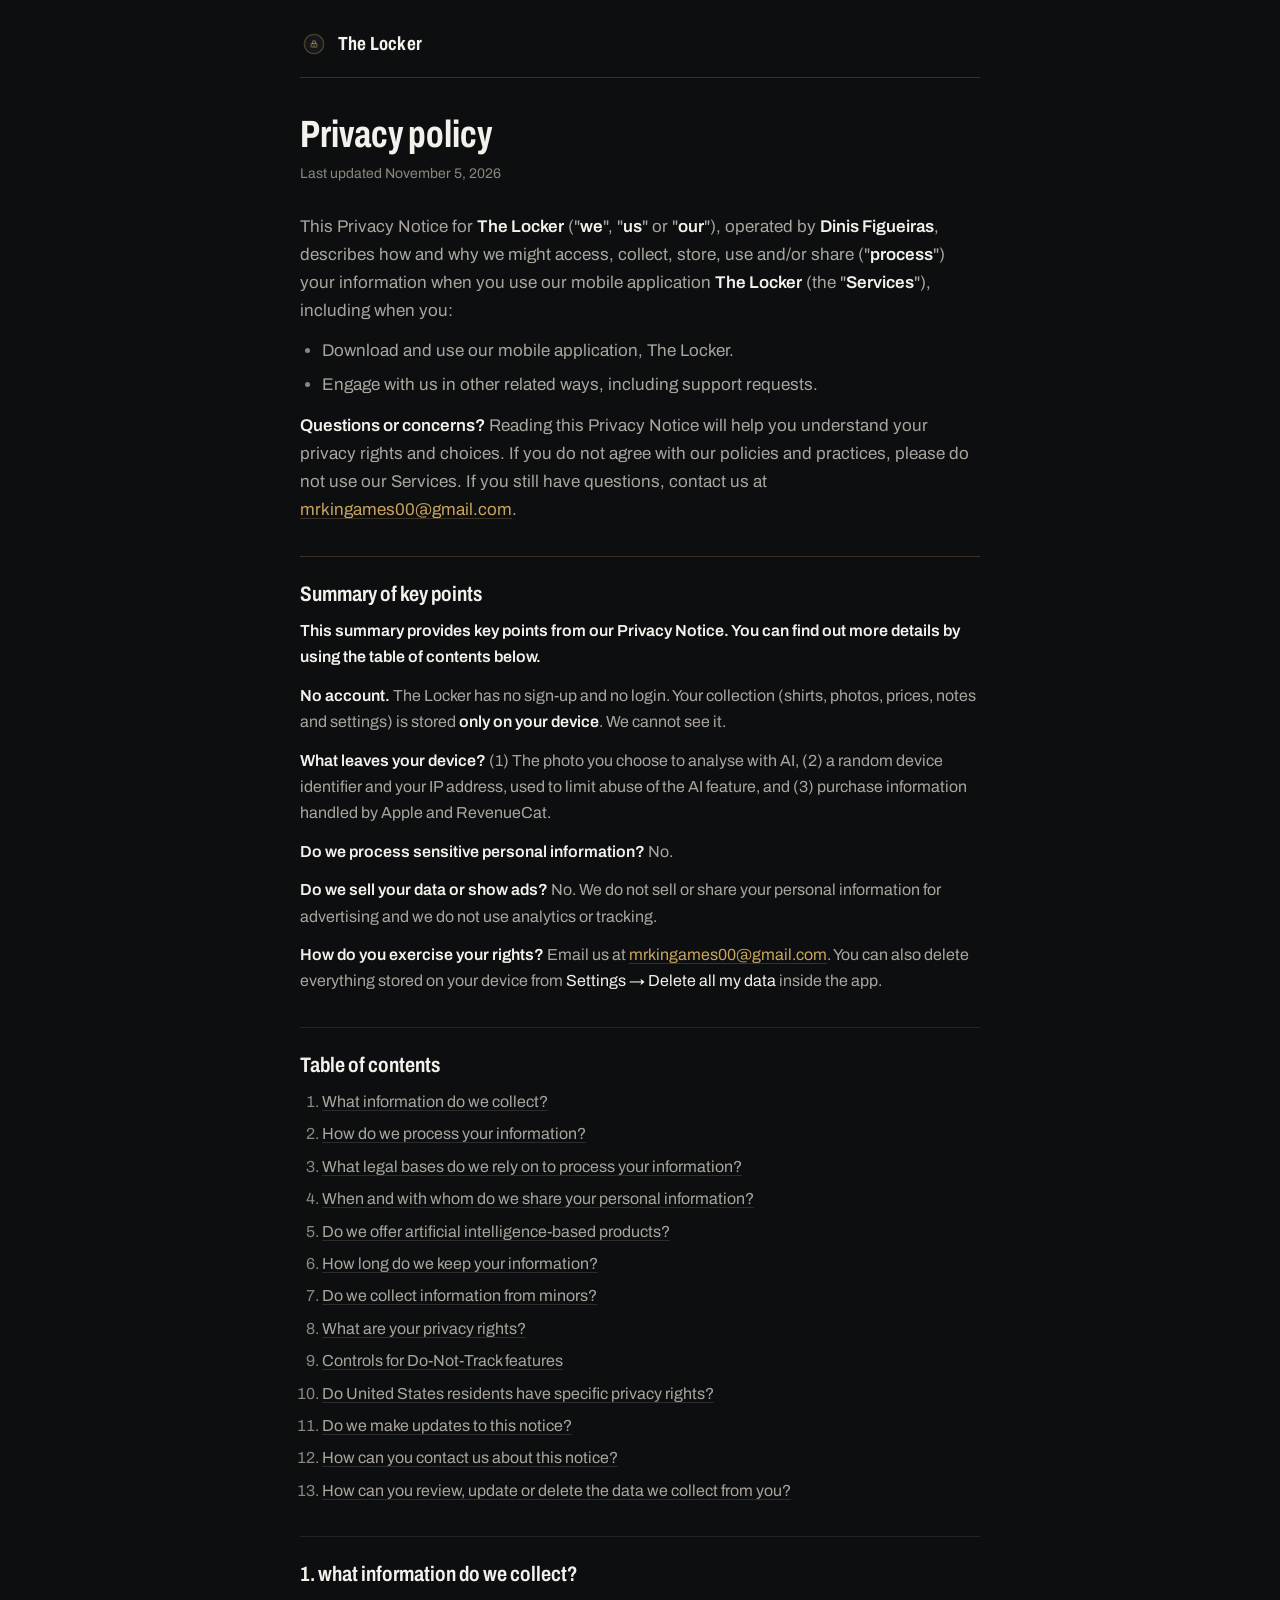
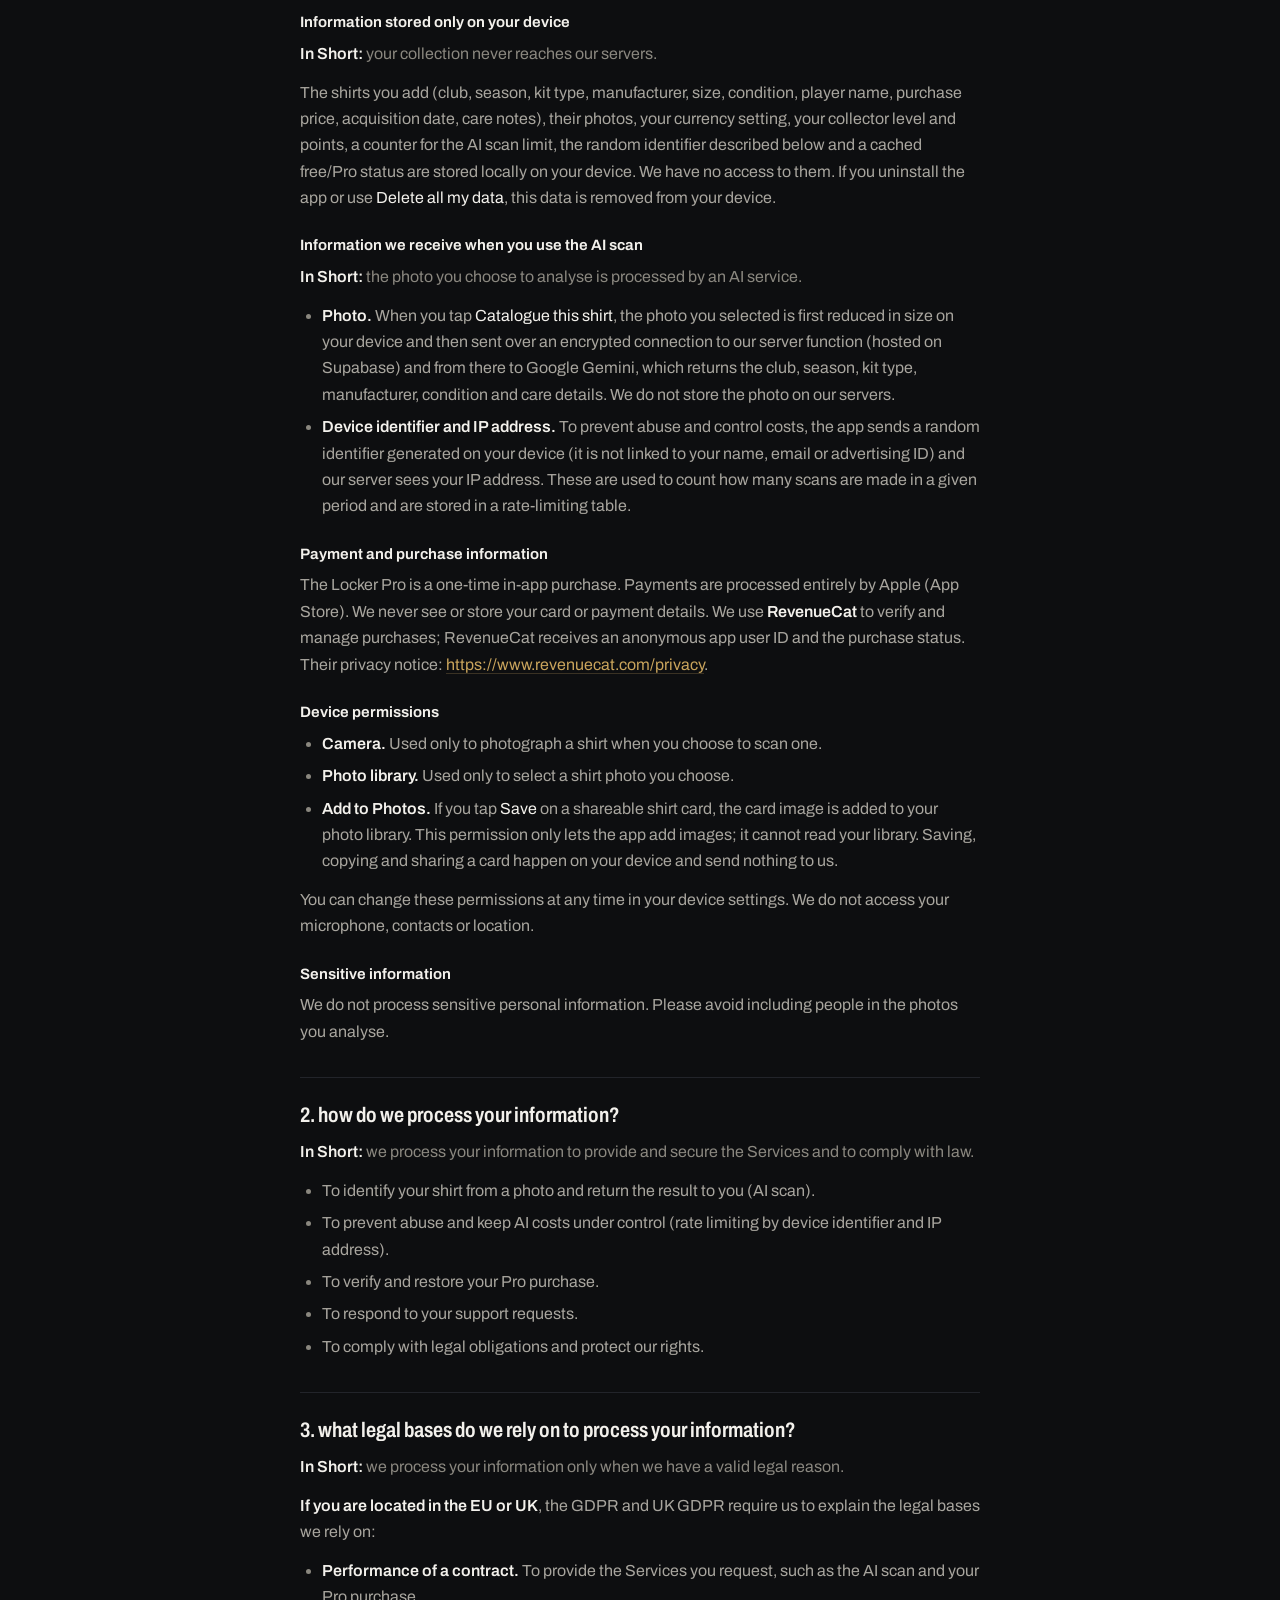
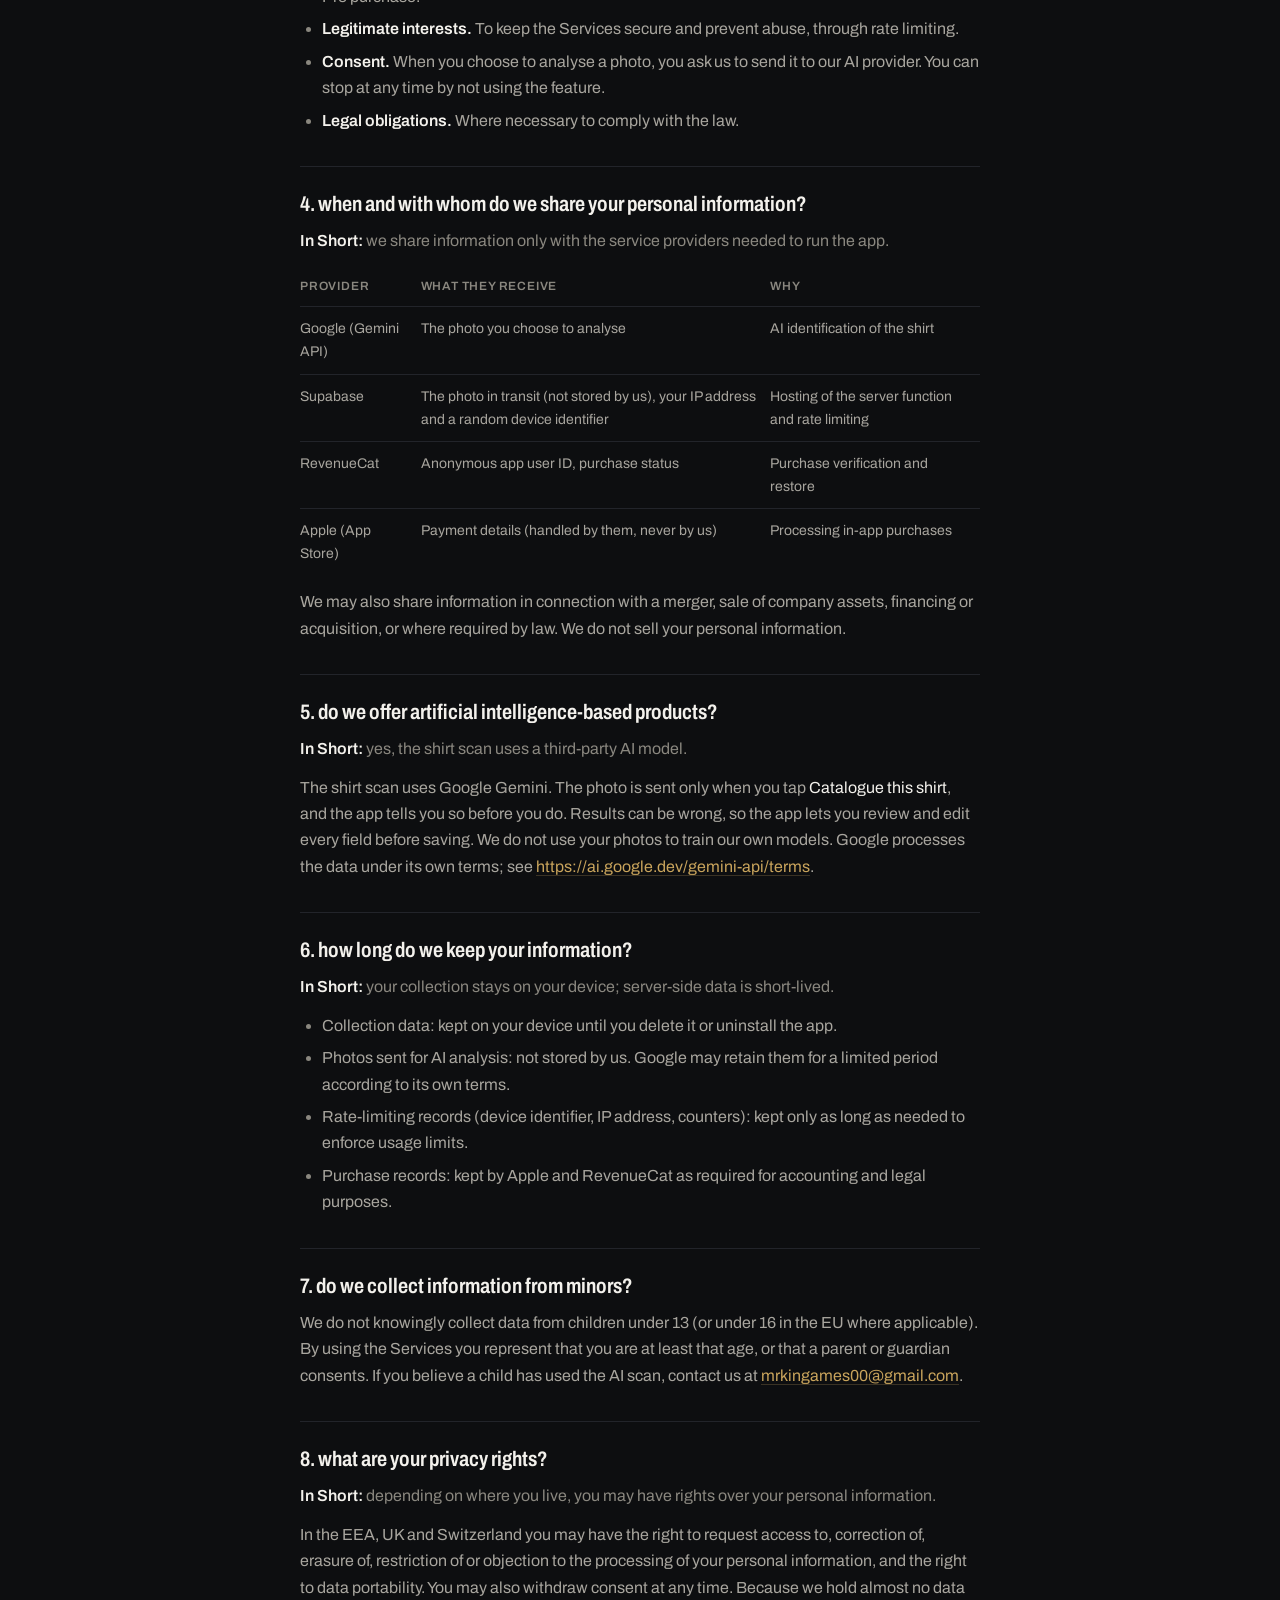
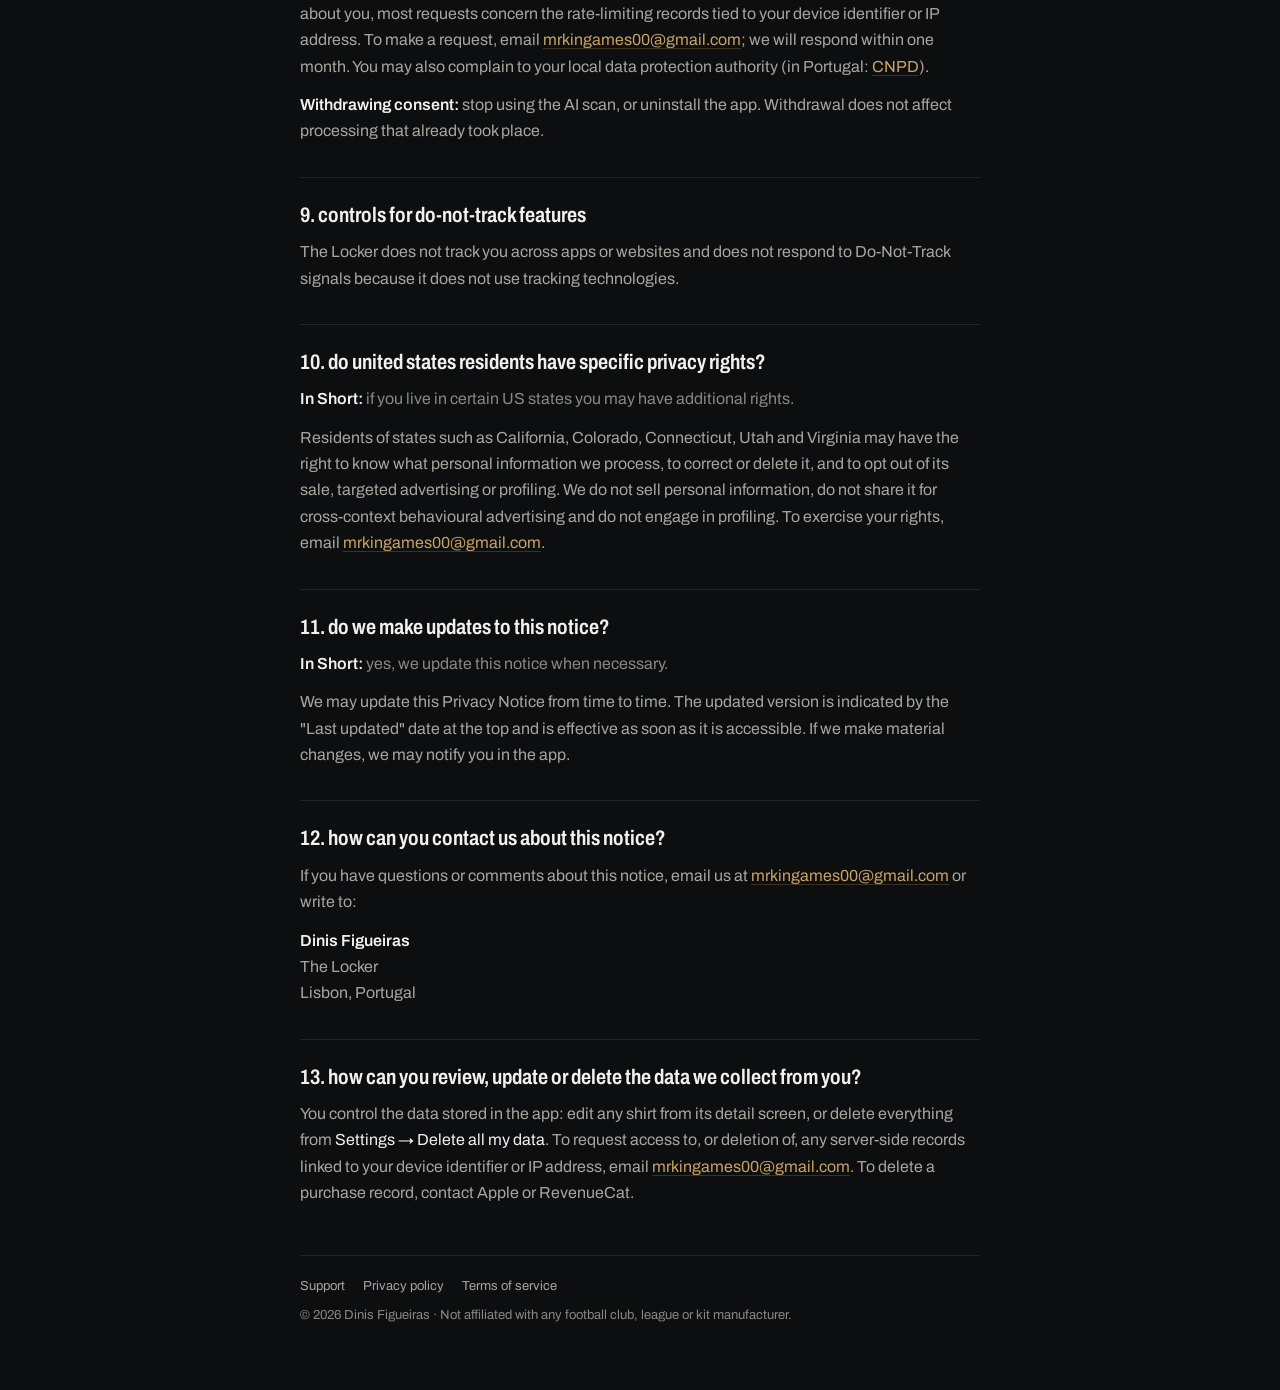
==== commit 3604b93b: "Review legal pages against the app and remove Google Play references Terms: Pro benefits match the a" ====
--- a/privacy.html
+++ b/privacy.html
@@ -16,7 +16,7 @@
 <header class="site-header">
   <a class="brand" href="./"><img src="icon.png" alt="" width="28" height="28"><span>The Locker</span></a>
   <h1>Privacy policy</h1>
-  <p class="subtitle">Last updated October 30, 2026</p>
+  <p class="subtitle">Last updated November 5, 2026</p>
 </header>
 
 <div class="lead"><p>This Privacy Notice for <strong>The Locker</strong> ("<strong>we</strong>", "<strong>us</strong>" or "<strong>our</strong>"), operated by <strong>Dinis Figueiras</strong>, describes how and why we might access, collect, store, use and/or share ("<strong>process</strong>") your information when you use our mobile application <strong>The Locker</strong> (the "<strong>Services</strong>"), including when you:</p>
@@ -29,7 +29,7 @@
 <section class="summary"><h2>Summary of key points</h2>
 <p><strong><em>This summary provides key points from our Privacy Notice. You can find out more details by using the table of contents below.</em></strong></p>
 <p><strong>No account.</strong> The Locker has no sign-up and no login. Your collection (shirts, photos, prices, notes and settings) is stored <strong>only on your device</strong>. We cannot see it.</p>
-<p><strong>What leaves your device?</strong> (1) The photo you choose to analyse with AI, (2) a random device identifier and your IP address, used to limit abuse of the AI feature, and (3) purchase information handled by Apple, Google and RevenueCat.</p>
+<p><strong>What leaves your device?</strong> (1) The photo you choose to analyse with AI, (2) a random device identifier and your IP address, used to limit abuse of the AI feature, and (3) purchase information handled by Apple and RevenueCat.</p>
 <p><strong>Do we process sensitive personal information?</strong> No.</p>
 <p><strong>Do we sell your data or show ads?</strong> No. We do not sell or share your personal information for advertising and we do not use analytics or tracking.</p>
 <p><strong>How do you exercise your rights?</strong> Email us at <a href="mailto:mrkingames00@gmail.com">mrkingames00@gmail.com</a>. You can also delete everything stored on your device from <em>Settings &rarr; Delete all my data</em> inside the app.</p></section>
@@ -54,7 +54,7 @@
 <section><h2 id="infocollect">1. what information do we collect?</h2>
 <h3>Information stored only on your device</h3>
 <p class="short"><strong>In Short:</strong> your collection never reaches our servers.</p>
-<p>The shirts you add (club, season, kit type, manufacturer, size, condition, player name, purchase price, acquisition date, care notes), their photos, your currency setting and your free/Pro status cache are stored locally on your device. We have no access to them. If you uninstall the app or use <em>Delete all my data</em>, this data is removed from your device.</p>
+<p>The shirts you add (club, season, kit type, manufacturer, size, condition, player name, purchase price, acquisition date, care notes), their photos, your currency setting, your collector level and points, a counter for the AI scan limit, the random identifier described below and a cached free/Pro status are stored locally on your device. We have no access to them. If you uninstall the app or use <em>Delete all my data</em>, this data is removed from your device.</p>
 
 <h3>Information we receive when you use the AI scan</h3>
 <p class="short"><strong>In Short:</strong> the photo you choose to analyse is processed by an AI service.</p>
@@ -64,7 +64,7 @@
 </ul>
 
 <h3>Payment and purchase information</h3>
-<p>The Locker Pro is a one-time in-app purchase. Payments are processed entirely by Apple (App Store) or Google (Google Play). We never see or store your card or payment details. We use <strong>RevenueCat</strong> to verify and manage purchases; RevenueCat receives an anonymous app user ID and the purchase status. Their privacy notice: <a href="https://www.revenuecat.com/privacy" target="_blank" rel="noopener noreferrer">https://www.revenuecat.com/privacy</a>.</p>
+<p>The Locker Pro is a one-time in-app purchase. Payments are processed entirely by Apple (App Store). We never see or store your card or payment details. We use <strong>RevenueCat</strong> to verify and manage purchases; RevenueCat receives an anonymous app user ID and the purchase status. Their privacy notice: <a href="https://www.revenuecat.com/privacy" target="_blank" rel="noopener noreferrer">https://www.revenuecat.com/privacy</a>.</p>
 
 <h3>Device permissions</h3>
 <ul>
@@ -104,7 +104,7 @@
   <tr><td>Google (Gemini API)</td><td>The photo you choose to analyse</td><td>AI identification of the shirt</td></tr>
   <tr><td>Supabase</td><td>The photo in transit (not stored by us), your IP address and a random device identifier</td><td>Hosting of the server function and rate limiting</td></tr>
   <tr><td>RevenueCat</td><td>Anonymous app user ID, purchase status</td><td>Purchase verification and restore</td></tr>
-  <tr><td>Apple / Google Play</td><td>Payment details (handled by them, never by us)</td><td>Processing in-app purchases</td></tr>
+  <tr><td>Apple (App Store)</td><td>Payment details (handled by them, never by us)</td><td>Processing in-app purchases</td></tr>
 </table></div>
 <p>We may also share information in connection with a merger, sale of company assets, financing or acquisition, or where required by law. We do not sell your personal information.</p></section>
 
@@ -118,7 +118,7 @@
   <li>Collection data: kept on your device until you delete it or uninstall the app.</li>
   <li>Photos sent for AI analysis: not stored by us. Google may retain them for a limited period according to its own terms.</li>
   <li>Rate-limiting records (device identifier, IP address, counters): kept only as long as needed to enforce usage limits.</li>
-  <li>Purchase records: kept by Apple, Google and RevenueCat as required for accounting and legal purposes.</li>
+  <li>Purchase records: kept by Apple and RevenueCat as required for accounting and legal purposes.</li>
 </ul></section>
 
 <section><h2 id="infominors">7. do we collect information from minors?</h2>
@@ -145,7 +145,7 @@
 <p><strong>Dinis Figueiras</strong><br>The Locker<br>Lisbon, Portugal</p></section>
 
 <section><h2 id="request">13. how can you review, update or delete the data we collect from you?</h2>
-<p>You control the data stored in the app: edit any shirt from its detail screen, or delete everything from <em>Settings &rarr; Delete all my data</em>. To request access to, or deletion of, any server-side records linked to your device identifier or IP address, email <a href="mailto:mrkingames00@gmail.com">mrkingames00@gmail.com</a>. To delete a purchase record, contact Apple, Google or RevenueCat.</p></section>
+<p>You control the data stored in the app: edit any shirt from its detail screen, or delete everything from <em>Settings &rarr; Delete all my data</em>. To request access to, or deletion of, any server-side records linked to your device identifier or IP address, email <a href="mailto:mrkingames00@gmail.com">mrkingames00@gmail.com</a>. To delete a purchase record, contact Apple or RevenueCat.</p></section>
 <footer class="site-footer">
   <nav>
     <a href="./">Support</a>
